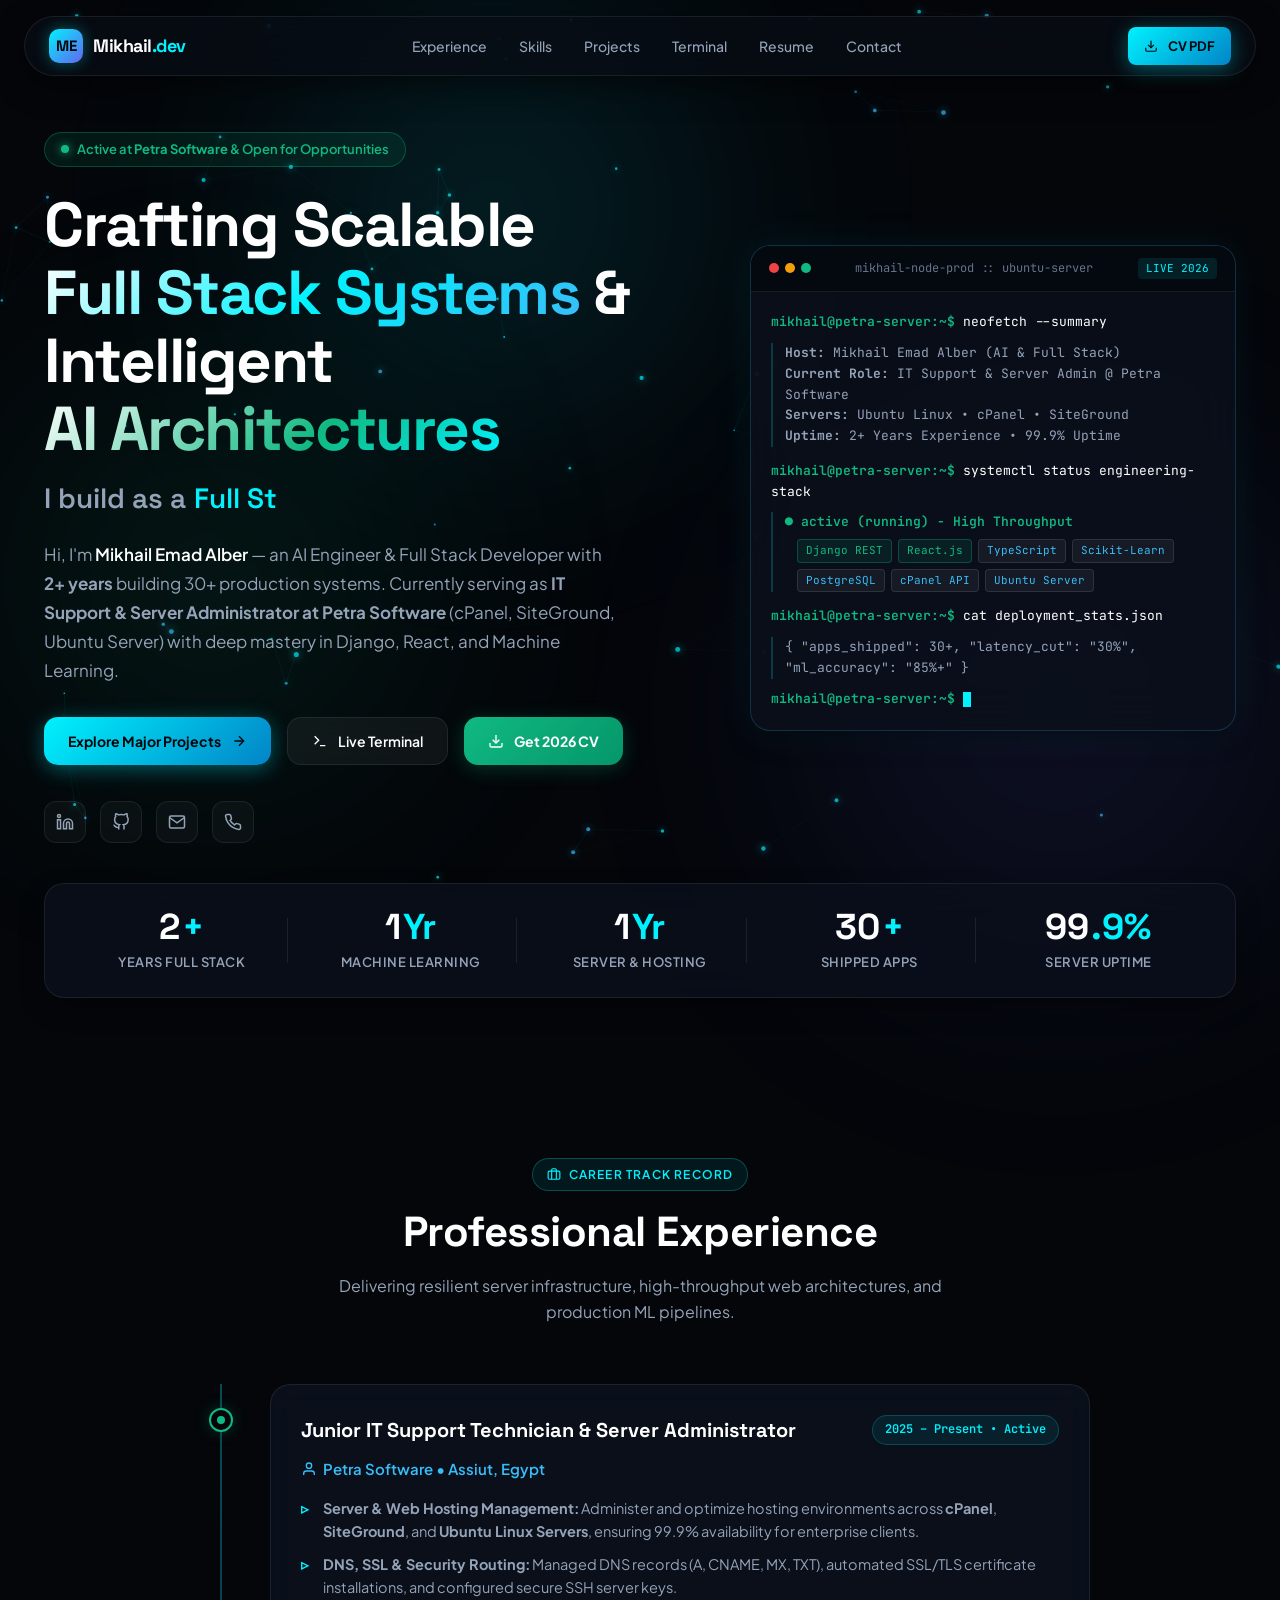
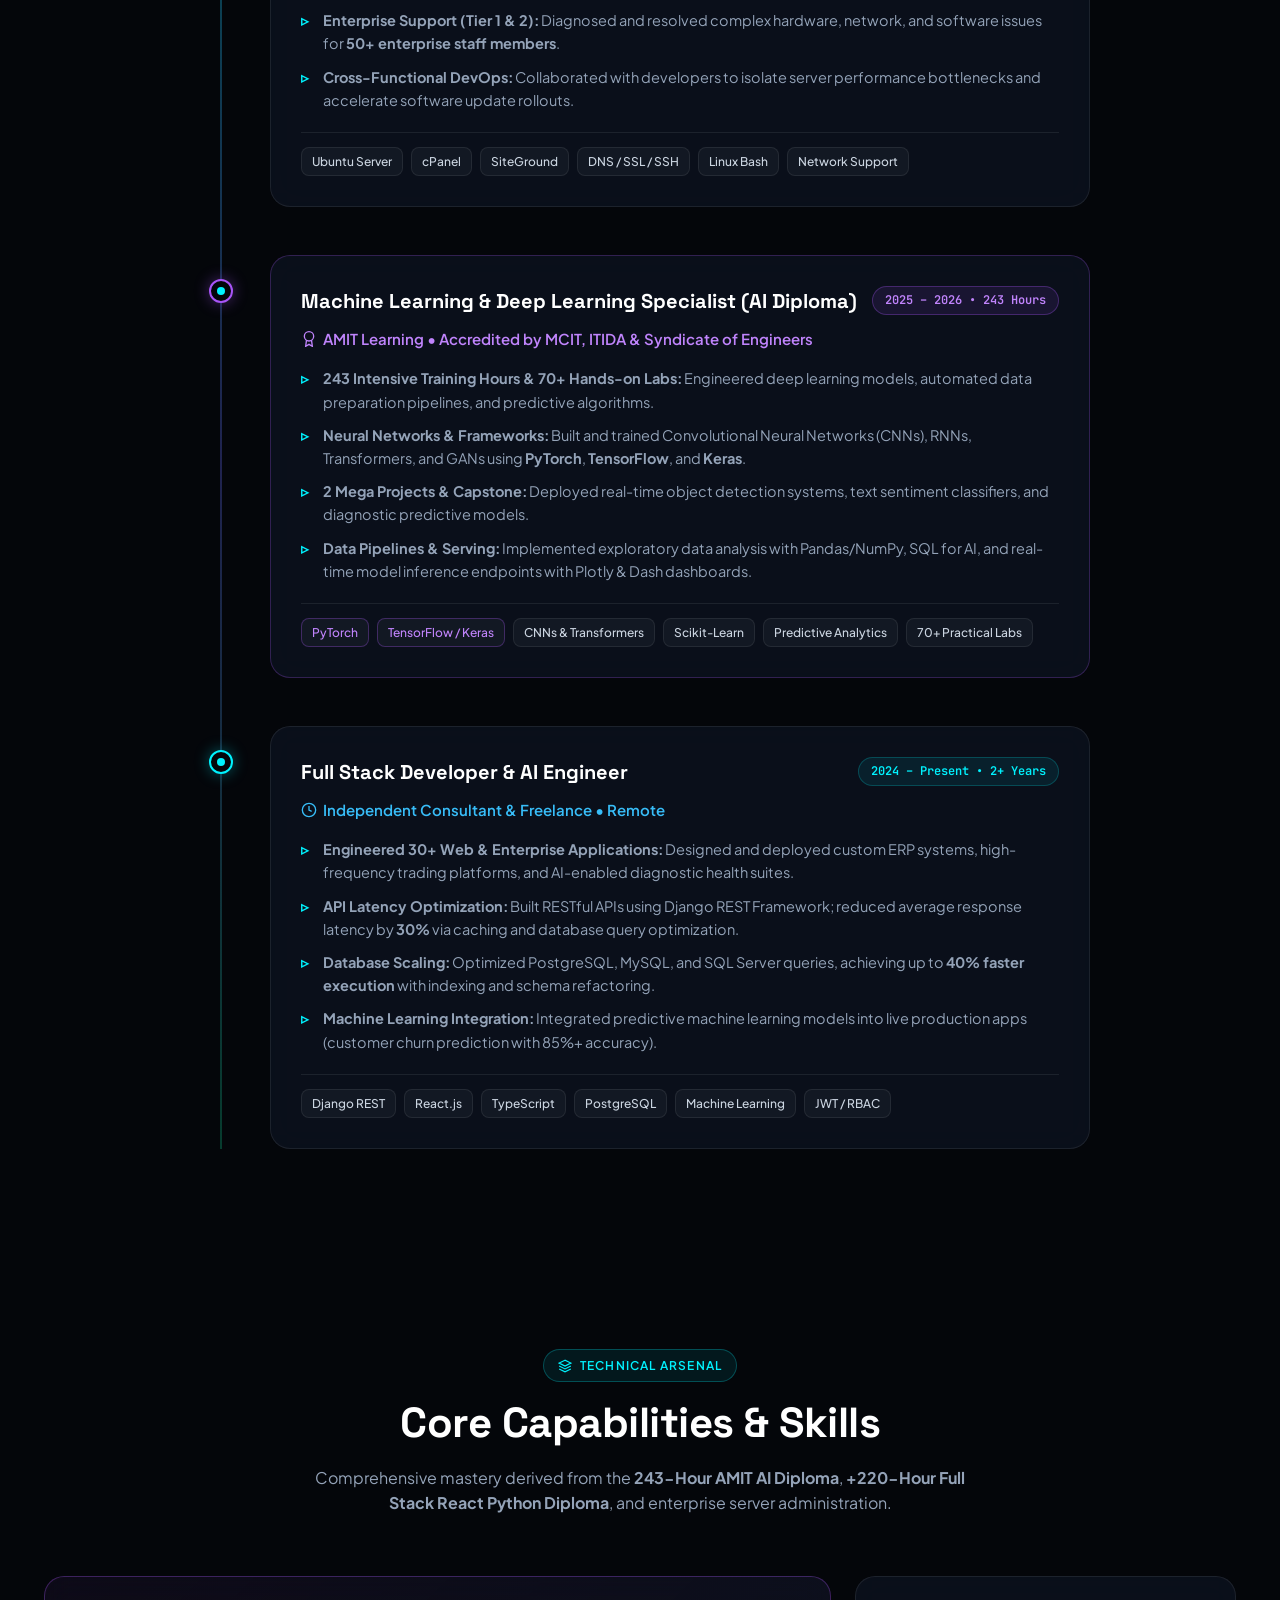
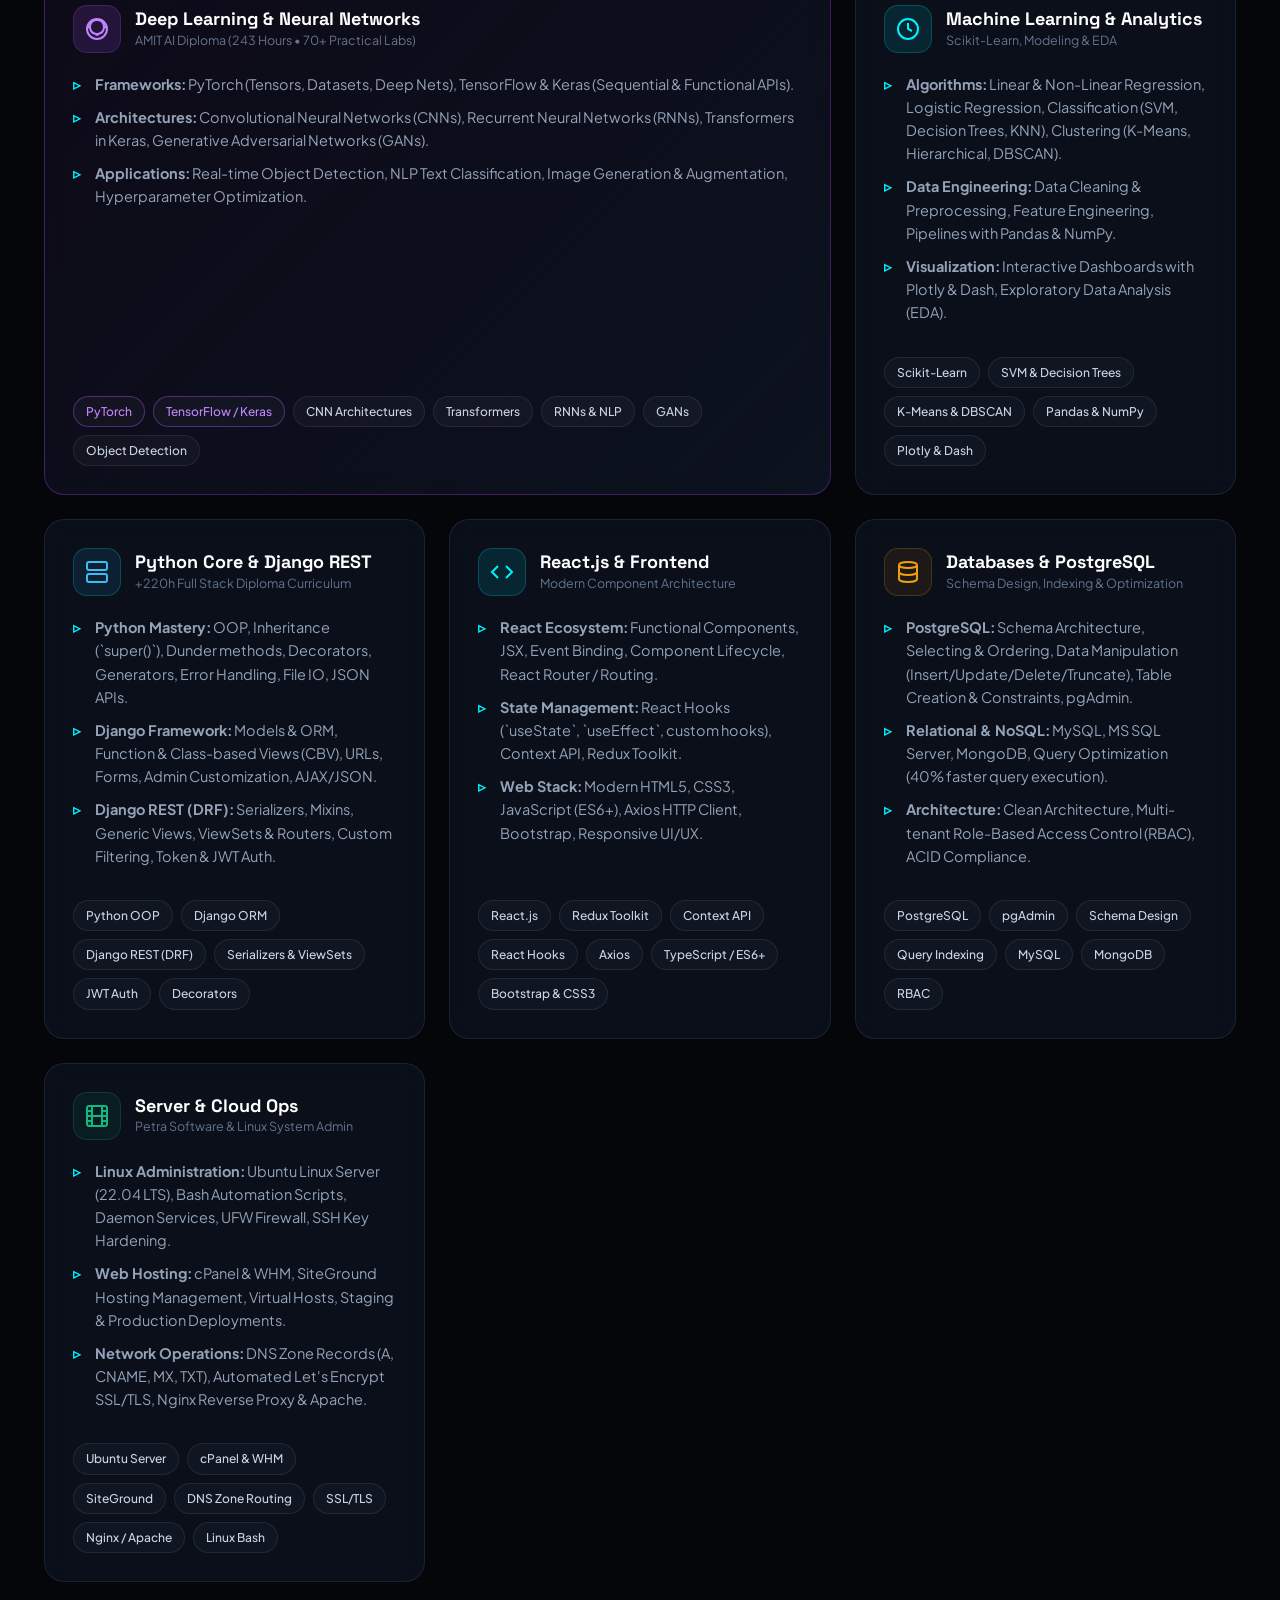
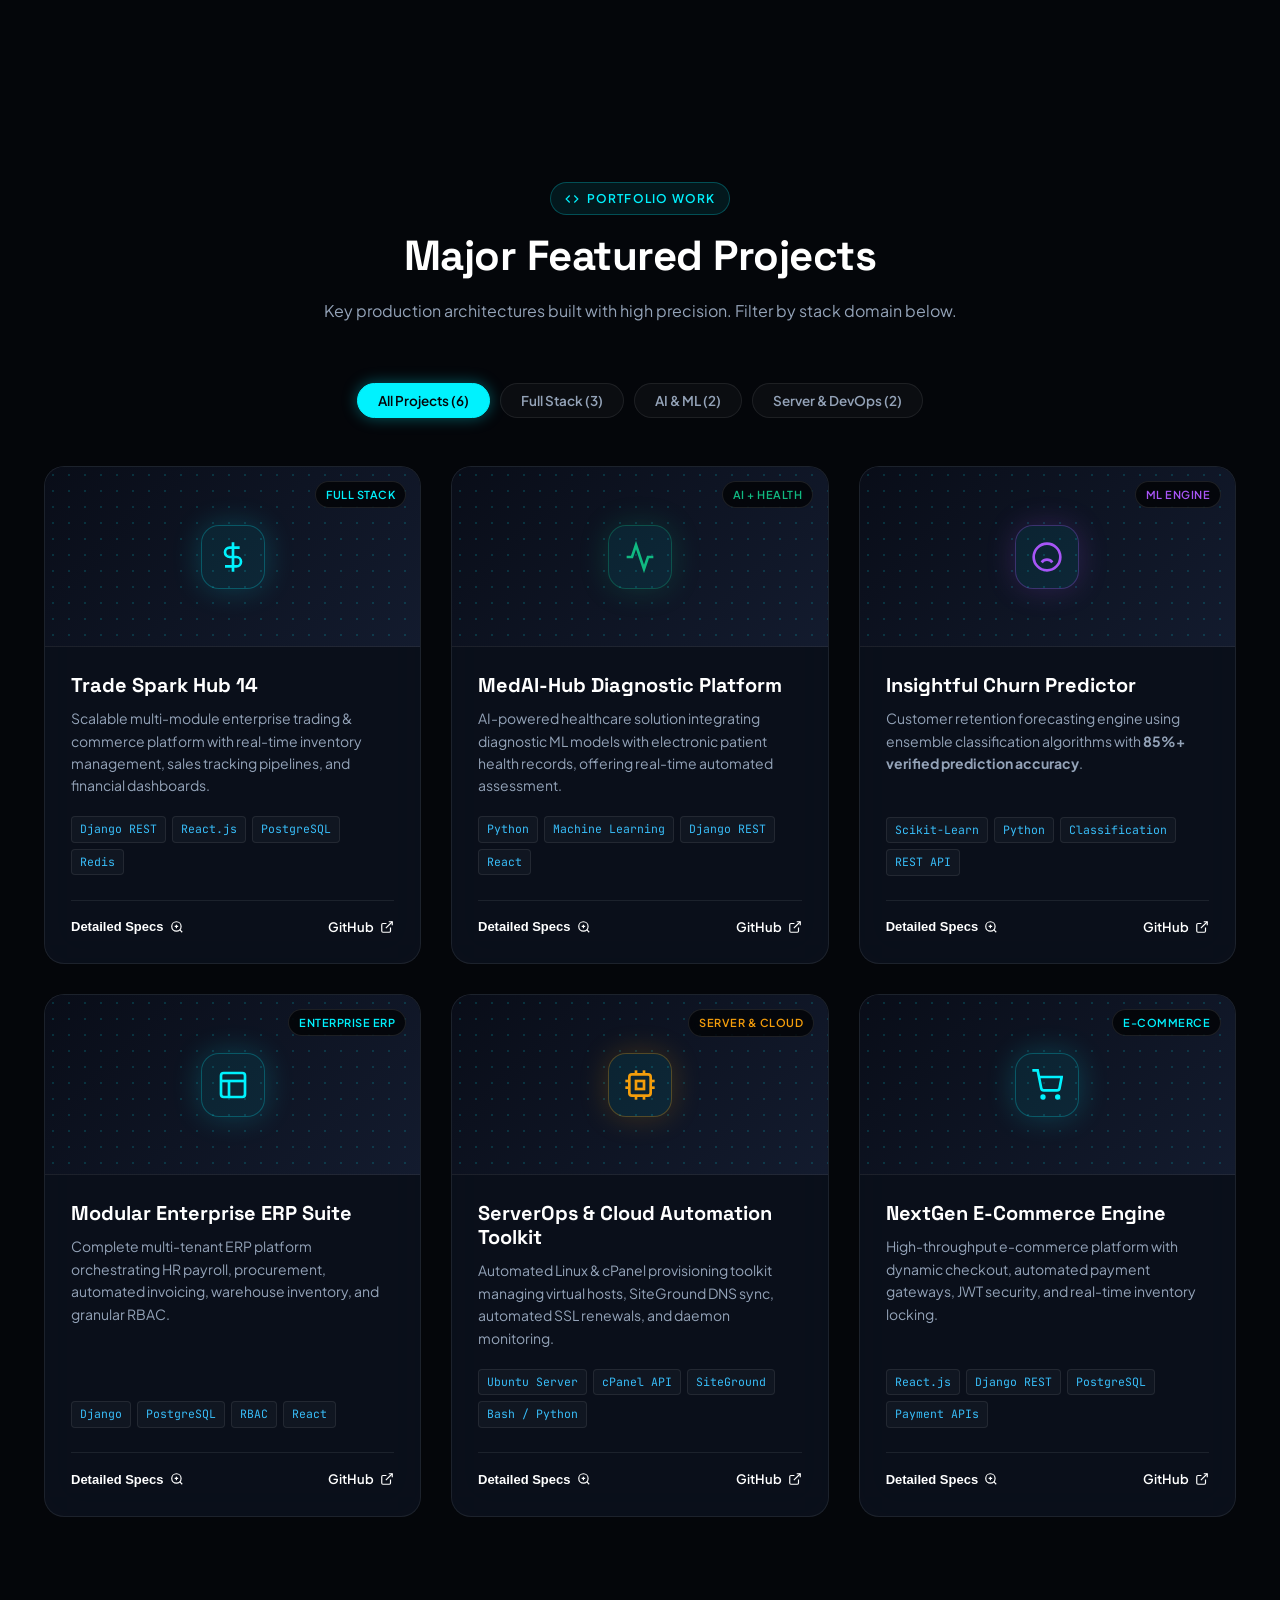
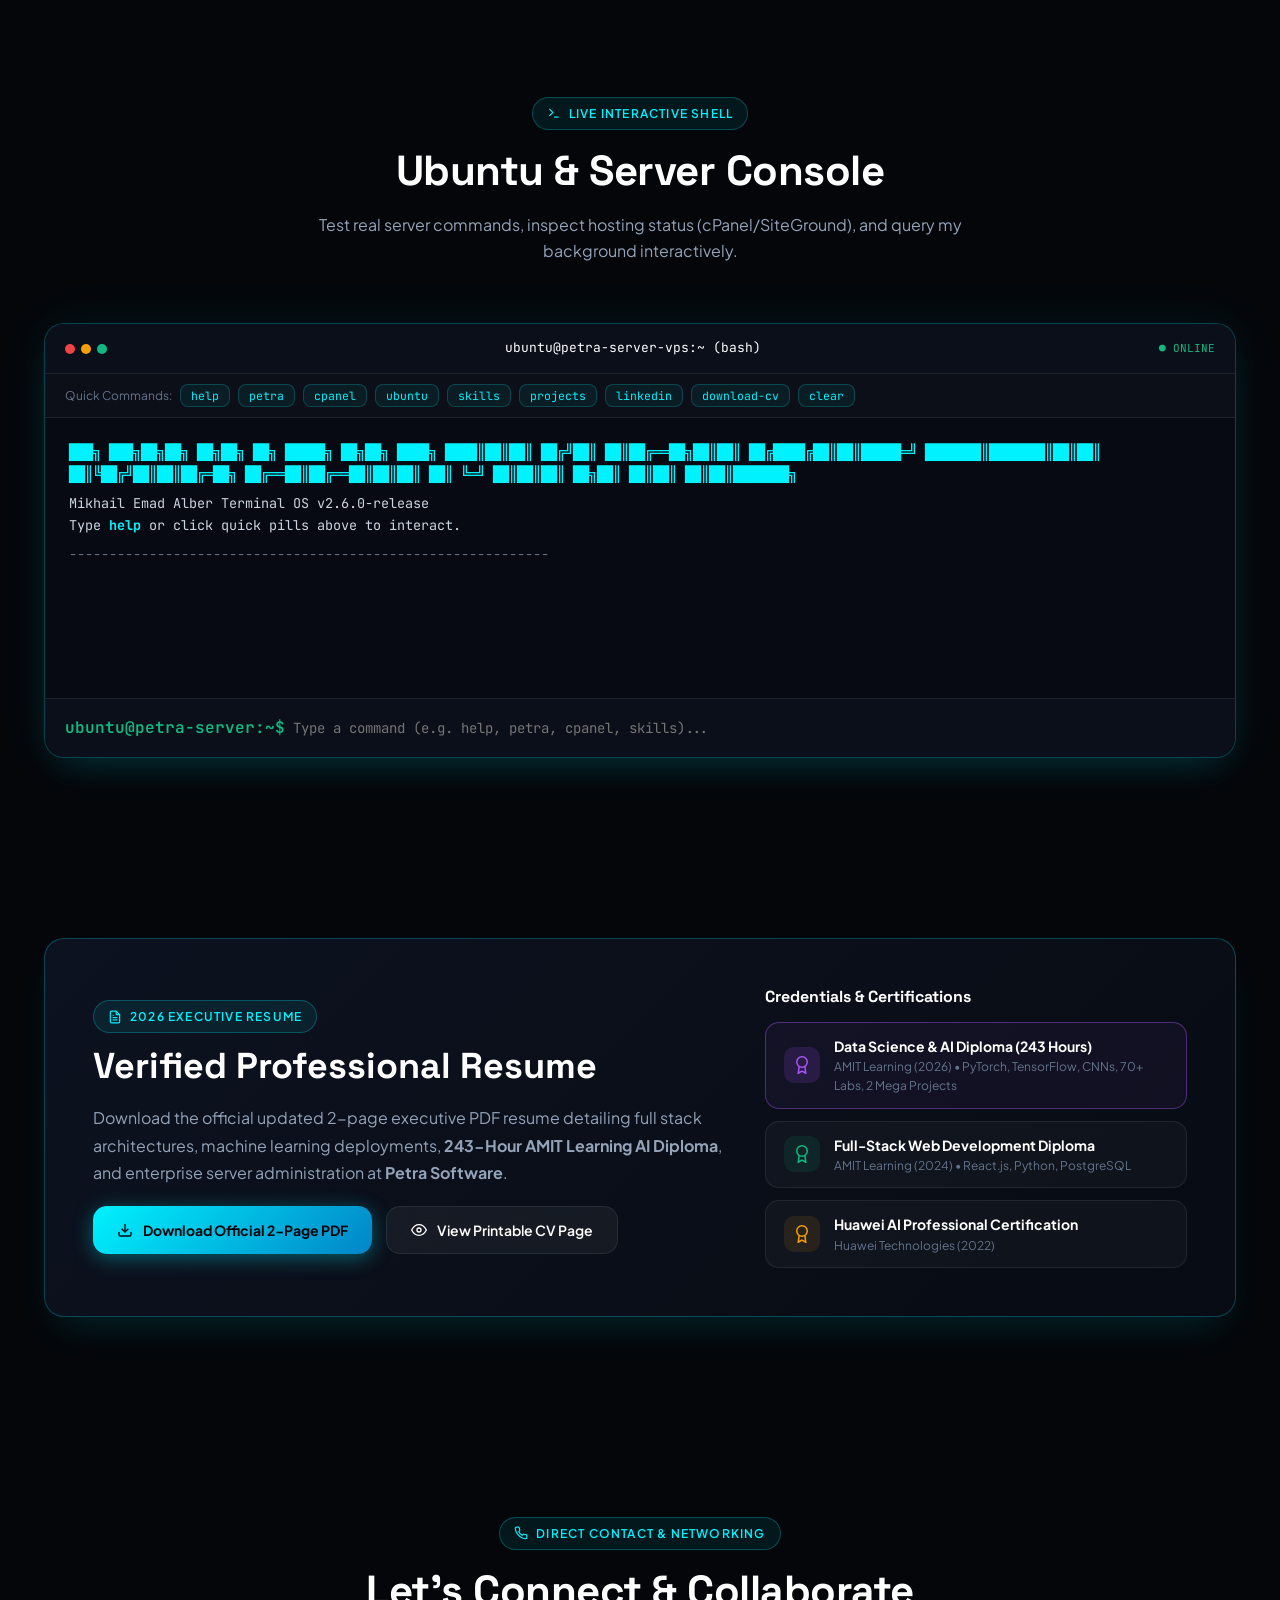
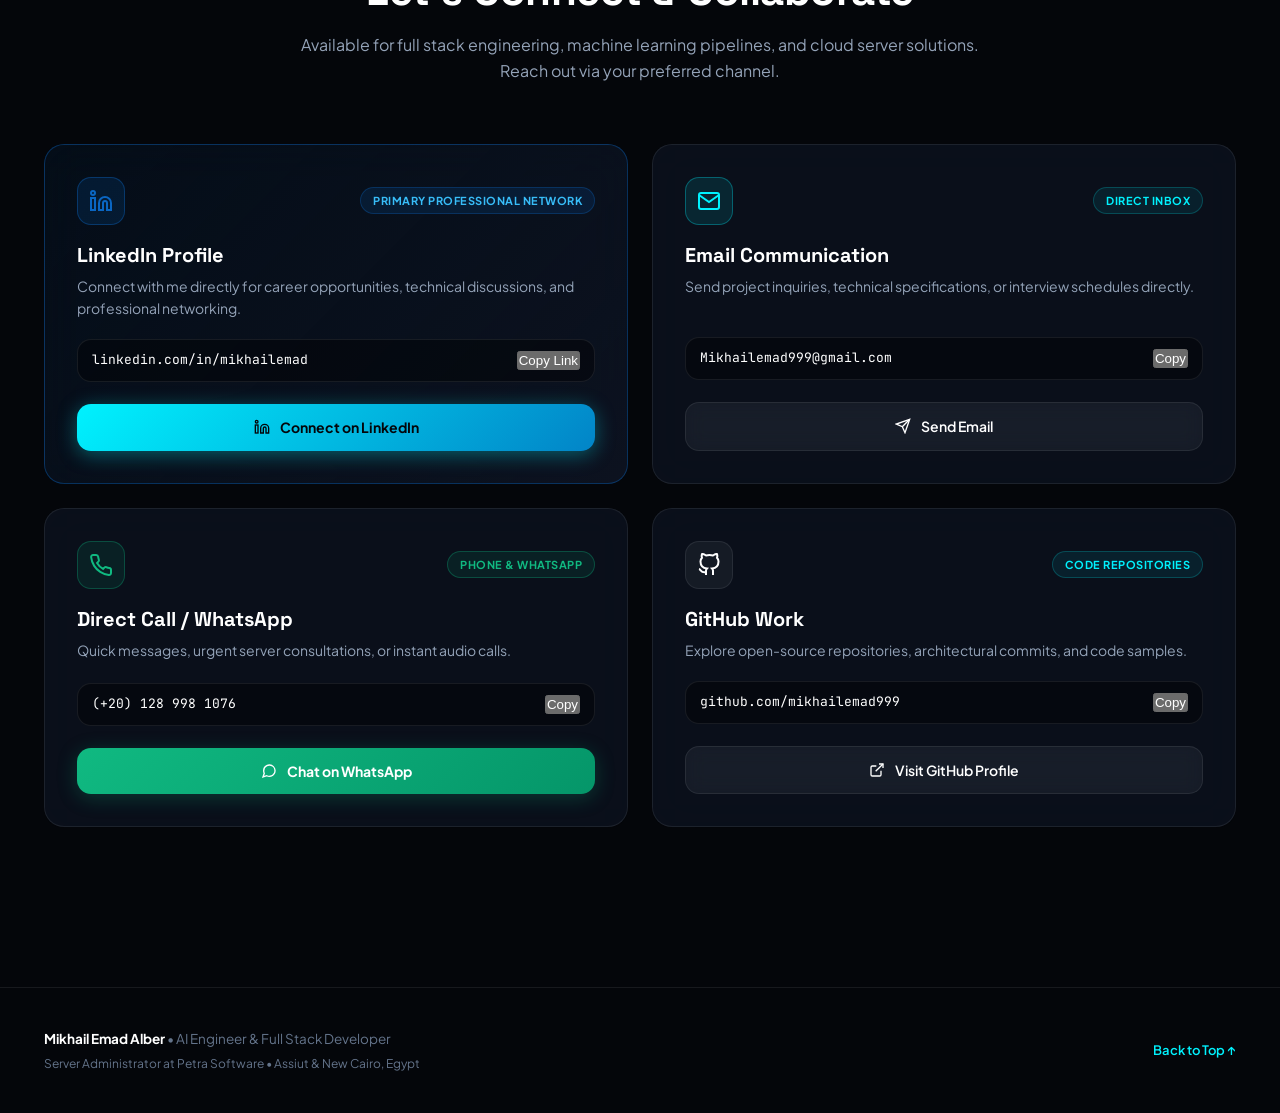
==== index.html @ bf313079 "feat: initial release of Mikhail Emad modern portfolio, AltaCV 2026 PDF resume, and GitHub Pages dep" ====
<!DOCTYPE html>
<html lang="en">
<head>
  <meta charset="UTF-8">
  <meta name="viewport" content="width=device-width, initial-scale=1.0">
  <title>Mikhail Emad Alber | AI Engineer • Full Stack Developer • Server Support</title>
  <meta name="description" content="Portfolio of Mikhail Emad Alber - AI Engineer, Full Stack Developer (2+ yrs), and Server & IT Administrator at Petra Software (Ubuntu, cPanel, SiteGround).">
  
  <!-- Fonts -->
  <link rel="preconnect" href="https://fonts.googleapis.com">
  <link rel="preconnect" href="https://fonts.gstatic.com" crossorigin>
  <link href="https://fonts.googleapis.com/css2?family=Plus+Jakarta+Sans:wght@300;400;500;600;700;800&family=Space+Grotesk:wght@500;600;700;800&family=JetBrains+Mono:wght@400;500;600&display=swap" rel="stylesheet">
  
  <!-- Stylesheet -->
  <link rel="stylesheet" href="style.css">
</head>
<body>

  <!-- Interactive Canvas Particle Field -->
  <canvas id="particle-canvas"></canvas>

  <!-- Ambient Radial Lights -->
  <div class="ambient-glow glow-1"></div>
  <div class="ambient-glow glow-2"></div>
  <div class="ambient-glow glow-3"></div>

  <!-- Navigation Bar -->
  <header class="navbar">
    <div class="nav-container">
      <a href="#hero" class="nav-logo" id="nav-brand">
        <span class="logo-badge">ME</span>
        <span>Mikhail<span style="color: var(--neon-cyan);">.dev</span></span>
      </a>

      <nav>
        <ul class="nav-links">
          <li><a href="#experience" class="nav-link">Experience</a></li>
          <li><a href="#skills" class="nav-link">Skills</a></li>
          <li><a href="#projects" class="nav-link">Projects</a></li>
          <li><a href="#terminal" class="nav-link">Terminal</a></li>
          <li><a href="#cv-section" class="nav-link">Resume</a></li>
          <li><a href="#contact" class="nav-link">Contact</a></li>
        </ul>
      </nav>

      <div class="nav-actions">
        <a href="Mikhail_Emad_Resume_2026.pdf" download="Mikhail_Emad_Resume_2026.pdf" class="btn btn-primary btn-sm" id="nav-download-cv">
          <svg width="14" height="14" viewBox="0 0 24 24" fill="none" stroke="currentColor" stroke-width="2"><path d="M21 15v4a2 2 0 0 1-2 2H5a2 2 0 0 1-2-2v-4"></path><polyline points="7 10 12 15 17 10"></polyline><line x1="12" y1="15" x2="12" y2="3"></line></svg>
          CV PDF
        </a>
        <button class="mobile-toggle" id="mobile-menu-btn" aria-label="Toggle navigation">
          <svg width="20" height="20" viewBox="0 0 24 24" fill="none" stroke="currentColor" stroke-width="2"><line x1="3" y1="12" x2="21" y2="12"></line><line x1="3" y1="6" x2="21" y2="6"></line><line x1="3" y1="18" x2="21" y2="18"></line></svg>
        </button>
      </div>
    </div>
  </header>

  <!-- ==========================================================================
       HERO SECTION
       ========================================================================== -->
  <section class="hero-section" id="hero">
    <div class="container">
      <div class="hero-grid">
        
        <!-- Left Hero Content -->
        <div class="hero-content">
          <div class="status-pill">
            <span class="status-dot"></span>
            <span>Active at <strong>Petra Software</strong> & Open for Opportunities</span>
          </div>

          <h1 class="hero-title">
            Crafting Scalable <span class="gradient-text">Full Stack Systems</span> & Intelligent <span class="gradient-text-emerald">AI Architectures</span>
          </h1>

          <div class="hero-role-wrapper">
            <span>I build as a</span>
            <span class="typed-role" id="typed-text">Full Stack Engineer</span>
          </div>

          <p class="hero-bio">
            Hi, I'm <span class="hero-highlight">Mikhail Emad Alber</span> — an AI Engineer & Full Stack Developer with <strong>2+ years</strong> building 30+ production systems. Currently serving as <strong>IT Support & Server Administrator at Petra Software</strong> (cPanel, SiteGround, Ubuntu Server) with deep mastery in Django, React, and Machine Learning.
          </p>

          <div class="hero-ctas">
            <a href="#projects" class="btn btn-primary" id="hero-cta-projects">
              Explore Major Projects
              <svg width="16" height="16" viewBox="0 0 24 24" fill="none" stroke="currentColor" stroke-width="2"><line x1="5" y1="12" x2="19" y2="12"></line><polyline points="12 5 19 12 12 19"></polyline></svg>
            </a>
            <a href="#terminal" class="btn btn-secondary" id="hero-cta-terminal">
              <svg width="16" height="16" viewBox="0 0 24 24" fill="none" stroke="currentColor" stroke-width="2"><polyline points="4 17 10 11 4 5"></polyline><line x1="12" y1="19" x2="20" y2="19"></line></svg>
              Live Terminal
            </a>
            <a href="Mikhail_Emad_Resume_2026.pdf" download="Mikhail_Emad_Resume_2026.pdf" class="btn btn-emerald" id="hero-cta-cv">
              <svg width="16" height="16" viewBox="0 0 24 24" fill="none" stroke="currentColor" stroke-width="2"><path d="M21 15v4a2 2 0 0 1-2 2H5a2 2 0 0 1-2-2v-4"></path><polyline points="7 10 12 15 17 10"></polyline><line x1="12" y1="15" x2="12" y2="3"></line></svg>
              Get 2026 CV
            </a>
          </div>

          <div class="hero-socials">
            <a href="https://www.linkedin.com/in/mikhailemad" target="_blank" rel="noreferrer" class="social-link" title="LinkedIn Profile">
              <svg width="18" height="18" viewBox="0 0 24 24" fill="none" stroke="currentColor" stroke-width="2"><path d="M16 8a6 6 0 0 1 6 6v7h-4v-7a2 2 0 0 0-2-2 2 2 0 0 0-2 2v7h-4v-7a6 6 0 0 1 6-6z"></path><rect x="2" y="9" width="4" height="12"></rect><circle cx="4" cy="4" r="2"></circle></svg>
            </a>
            <a href="https://github.com/mikhailemad999" target="_blank" rel="noreferrer" class="social-link" title="GitHub Profile">
              <svg width="18" height="18" viewBox="0 0 24 24" fill="none" stroke="currentColor" stroke-width="2"><path d="M9 19c-5 1.5-5-2.5-7-3m14 6v-3.87a3.37 3.37 0 0 0-.94-2.61c3.14-.35 6.44-1.54 6.44-7A5.44 5.44 0 0 0 20 4.77 5.07 5.07 0 0 0 19.91 1S18.73.65 16 2.48a13.38 13.38 0 0 0-7 0C6.27.65 5.09 1 5.09 1A5.07 5.07 0 0 0 5 4.77a5.44 5.44 0 0 0-1.5 3.78c0 5.42 3.3 6.61 6.44 7A3.37 3.37 0 0 0 9 18.13V22"></path></svg>
            </a>
            <a href="mailto:Mikhailemad999@gmail.com" class="social-link" title="Send Email">
              <svg width="18" height="18" viewBox="0 0 24 24" fill="none" stroke="currentColor" stroke-width="2"><path d="M4 4h16c1.1 0 2 .9 2 2v12c0 1.1-.9 2-2 2H4c-1.1 0-2-.9-2-2V6c0-1.1.9-2 2-2z"></path><polyline points="22,6 12,13 2,6"></polyline></svg>
            </a>
            <a href="tel:+201289981076" class="social-link" title="Call Phone">
              <svg width="18" height="18" viewBox="0 0 24 24" fill="none" stroke="currentColor" stroke-width="2"><path d="M22 16.92v3a2 2 0 0 1-2.18 2 19.79 19.79 0 0 1-8.63-3.07 19.5 19.5 0 0 1-6-6 19.79 19.79 0 0 1-3.07-8.67A2 2 0 0 1 4.11 2h3a2 2 0 0 1 2 1.72 12.84 12.84 0 0 0 .7 2.81 2 2 0 0 1-.45 2.11L8.09 9.91a16 16 0 0 0 6 6l1.27-1.27a2 2 0 0 1 2.11-.45 12.84 12.84 0 0 0 2.81.7A2 2 0 0 1 22 16.92z"></path></svg>
            </a>
          </div>
        </div>

        <!-- Right 3D Interactive Console Card -->
        <div class="hero-card-container">
          <div class="hero-terminal-card">
            <div class="terminal-header">
              <div class="terminal-dots">
                <span class="t-dot t-red"></span>
                <span class="t-dot t-yellow"></span>
                <span class="t-dot t-green"></span>
              </div>
              <span class="terminal-title">mikhail-node-prod :: ubuntu-server</span>
              <span class="terminal-badge">LIVE 2026</span>
            </div>

            <div class="terminal-body">
              <div class="term-row">
                <span class="term-prompt">mikhail@petra-server:~$</span> <span class="term-cmd">neofetch --summary</span>
              </div>
              <div class="term-out">
                <div><strong>Host:</strong> Mikhail Emad Alber (AI & Full Stack)</div>
                <div><strong>Current Role:</strong> IT Support & Server Admin @ Petra Software</div>
                <div><strong>Servers:</strong> Ubuntu Linux • cPanel • SiteGround</div>
                <div><strong>Uptime:</strong> 2+ Years Experience • 99.9% Uptime</div>
              </div>

              <div class="term-row" style="margin-top: 14px;">
                <span class="term-prompt">mikhail@petra-server:~$</span> <span class="term-cmd">systemctl status engineering-stack</span>
              </div>
              <div class="term-out">
                <div style="color: var(--matrix-emerald); font-weight: 600;">● active (running) - High Throughput</div>
                <div class="term-pill-list">
                  <span class="term-tag emerald">Django REST</span>
                  <span class="term-tag emerald">React.js</span>
                  <span class="term-tag">TypeScript</span>
                  <span class="term-tag">Scikit-Learn</span>
                  <span class="term-tag">PostgreSQL</span>
                  <span class="term-tag">cPanel API</span>
                  <span class="term-tag">Ubuntu Server</span>
                </div>
              </div>

              <div class="term-row" style="margin-top: 14px;">
                <span class="term-prompt">mikhail@petra-server:~$</span> <span class="term-cmd">cat deployment_stats.json</span>
              </div>
              <div class="term-out">
                <div>{ "apps_shipped": 30+, "latency_cut": "30%", "ml_accuracy": "85%+" }</div>
              </div>
              
              <div style="margin-top: 10px;">
                <span class="term-prompt">mikhail@petra-server:~$</span> <span class="cursor-blink"></span>
              </div>
            </div>
          </div>
        </div>

      </div>
    </div>
  </section>

  <!-- ==========================================================================
       METRICS & STATS STRIP
       ========================================================================== -->
  <section class="stats-strip">
    <div class="container">
      <div class="stats-grid">
        <div class="stat-item">
          <div class="stat-number"><span class="counter" data-target="2">0</span><span class="stat-plus">+</span></div>
          <div class="stat-label">Years Full Stack</div>
        </div>
        <div class="stat-item">
          <div class="stat-number"><span class="counter" data-target="1">0</span><span class="stat-plus"> Yr</span></div>
          <div class="stat-label">Machine Learning</div>
        </div>
        <div class="stat-item">
          <div class="stat-number"><span class="counter" data-target="1">0</span><span class="stat-plus"> Yr</span></div>
          <div class="stat-label">Server & Hosting</div>
        </div>
        <div class="stat-item">
          <div class="stat-number"><span class="counter" data-target="30">0</span><span class="stat-plus">+</span></div>
          <div class="stat-label">Shipped Apps</div>
        </div>
        <div class="stat-item">
          <div class="stat-number"><span class="counter" data-target="99">0</span><span class="stat-plus">.9%</span></div>
          <div class="stat-label">Server Uptime</div>
        </div>
      </div>
    </div>
  </section>

  <!-- ==========================================================================
       WORK EXPERIENCE SECTION (Petra Software & Full Stack)
       ========================================================================== -->
  <section class="section" id="experience">
    <div class="container">
      <div class="section-header">
        <div class="section-tag">
          <svg width="14" height="14" viewBox="0 0 24 24" fill="none" stroke="currentColor" stroke-width="2"><rect x="2" y="7" width="20" height="14" rx="2" ry="2"></rect><path d="M16 21V5a2 2 0 0 0-2-2h-4a2 2 0 0 0-2 2v16"></path></svg>
          Career Track Record
        </div>
        <h2 class="section-title">Professional Experience</h2>
        <p class="section-desc">Delivering resilient server infrastructure, high-throughput web architectures, and production ML pipelines.</p>
      </div>

      <div class="timeline">
        
        <!-- Experience 1: Petra Software -->
        <div class="timeline-item">
          <div class="timeline-dot emerald"></div>
          <div class="timeline-card">
            <div class="exp-badge-row">
              <h3 class="exp-role-title">Junior IT Support Technician & Server Administrator</h3>
              <span class="exp-date-badge">2025 – Present • Active</span>
            </div>
            <div class="exp-company-sub">
              <svg width="16" height="16" viewBox="0 0 24 24" fill="none" stroke="currentColor" stroke-width="2"><path d="M20 21v-2a4 4 0 0 0-4-4H8a4 4 0 0 0-4 4v2"></path><circle cx="12" cy="7" r="4"></circle></svg>
              Petra Software • Assiut, Egypt
            </div>
            
            <ul class="exp-bullet-list">
              <li><strong>Server & Web Hosting Management:</strong> Administer and optimize hosting environments across <strong>cPanel</strong>, <strong>SiteGround</strong>, and <strong>Ubuntu Linux Servers</strong>, ensuring 99.9% availability for enterprise clients.</li>
              <li><strong>DNS, SSL & Security Routing:</strong> Managed DNS records (A, CNAME, MX, TXT), automated SSL/TLS certificate installations, and configured secure SSH server keys.</li>
              <li><strong>Enterprise Support (Tier 1 & 2):</strong> Diagnosed and resolved complex hardware, network, and software issues for <strong>50+ enterprise staff members</strong>.</li>
              <li><strong>Cross-Functional DevOps:</strong> Collaborated with developers to isolate server performance bottlenecks and accelerate software update rollouts.</li>
            </ul>

            <div class="exp-tags-cluster">
              <span class="exp-tag">Ubuntu Server</span>
              <span class="exp-tag">cPanel</span>
              <span class="exp-tag">SiteGround</span>
              <span class="exp-tag">DNS / SSL / SSH</span>
              <span class="exp-tag">Linux Bash</span>
              <span class="exp-tag">Network Support</span>
            </div>
          </div>
        </div>

        <!-- Experience 2: Machine Learning & AI Practicum (AMIT Learning) -->
        <div class="timeline-item">
          <div class="timeline-dot" style="border-color: var(--accent-purple); box-shadow: 0 0 15px rgba(168,85,247,0.4);"></div>
          <div class="timeline-card" style="border-color: rgba(168, 85, 247, 0.25);">
            <div class="exp-badge-row">
              <h3 class="exp-role-title">Machine Learning & Deep Learning Specialist (AI Diploma)</h3>
              <span class="exp-date-badge" style="color: #c084fc; background: rgba(168,85,247,0.1); border-color: rgba(168,85,247,0.3);">2025 – 2026 • 243 Hours</span>
            </div>
            <div class="exp-company-sub" style="color: #c084fc;">
              <svg width="16" height="16" viewBox="0 0 24 24" fill="none" stroke="currentColor" stroke-width="2"><circle cx="12" cy="8" r="7"></circle><polyline points="8.21 13.89 7 23 12 20 17 23 15.79 13.88"></polyline></svg>
              AMIT Learning • Accredited by MCIT, ITIDA & Syndicate of Engineers
            </div>
            
            <ul class="exp-bullet-list">
              <li><strong>243 Intensive Training Hours & 70+ Hands-on Labs:</strong> Engineered deep learning models, automated data preparation pipelines, and predictive algorithms.</li>
              <li><strong>Neural Networks & Frameworks:</strong> Built and trained Convolutional Neural Networks (CNNs), RNNs, Transformers, and GANs using <strong>PyTorch</strong>, <strong>TensorFlow</strong>, and <strong>Keras</strong>.</li>
              <li><strong>2 Mega Projects & Capstone:</strong> Deployed real-time object detection systems, text sentiment classifiers, and diagnostic predictive models.</li>
              <li><strong>Data Pipelines & Serving:</strong> Implemented exploratory data analysis with Pandas/NumPy, SQL for AI, and real-time model inference endpoints with Plotly & Dash dashboards.</li>
            </ul>

            <div class="exp-tags-cluster">
              <span class="exp-tag" style="color: #c084fc; border-color: rgba(168,85,247,0.3);">PyTorch</span>
              <span class="exp-tag" style="color: #c084fc; border-color: rgba(168,85,247,0.3);">TensorFlow / Keras</span>
              <span class="exp-tag">CNNs & Transformers</span>
              <span class="exp-tag">Scikit-Learn</span>
              <span class="exp-tag">Predictive Analytics</span>
              <span class="exp-tag">70+ Practical Labs</span>
            </div>
          </div>
        </div>

        <!-- Experience 3: Full Stack & AI Engineer -->
        <div class="timeline-item">
          <div class="timeline-dot"></div>
          <div class="timeline-card">
            <div class="exp-badge-row">
              <h3 class="exp-role-title">Full Stack Developer & AI Engineer</h3>
              <span class="exp-date-badge">2024 – Present • 2+ Years</span>
            </div>
            <div class="exp-company-sub">
              <svg width="16" height="16" viewBox="0 0 24 24" fill="none" stroke="currentColor" stroke-width="2"><circle cx="12" cy="12" r="10"></circle><polyline points="12 6 12 12 16 14"></polyline></svg>
              Independent Consultant & Freelance • Remote
            </div>
            
            <ul class="exp-bullet-list">
              <li><strong>Engineered 30+ Web & Enterprise Applications:</strong> Designed and deployed custom ERP systems, high-frequency trading platforms, and AI-enabled diagnostic health suites.</li>
              <li><strong>API Latency Optimization:</strong> Built RESTful APIs using Django REST Framework; reduced average response latency by <strong>30%</strong> via caching and database query optimization.</li>
              <li><strong>Database Scaling:</strong> Optimized PostgreSQL, MySQL, and SQL Server queries, achieving up to <strong>40% faster execution</strong> with indexing and schema refactoring.</li>
              <li><strong>Machine Learning Integration:</strong> Integrated predictive machine learning models into live production apps (customer churn prediction with 85%+ accuracy).</li>
            </ul>

            <div class="exp-tags-cluster">
              <span class="exp-tag">Django REST</span>
              <span class="exp-tag">React.js</span>
              <span class="exp-tag">TypeScript</span>
              <span class="exp-tag">PostgreSQL</span>
              <span class="exp-tag">Machine Learning</span>
              <span class="exp-tag">JWT / RBAC</span>
            </div>
          </div>
        </div>

      </div>
    </div>
  </section>

  <!-- ==========================================================================
       TECHNICAL ARSENAL & SKILLS MATRIX (Derived from AI & Python Diplomas)
       ========================================================================== -->
  <section class="section" id="skills">
    <div class="container">
      <div class="section-header">
        <div class="section-tag">
          <svg width="14" height="14" viewBox="0 0 24 24" fill="none" stroke="currentColor" stroke-width="2"><polygon points="12 2 2 7 12 12 22 7 12 2"></polygon><polyline points="2 17 12 22 22 17"></polyline><polyline points="2 12 12 17 22 12"></polyline></svg>
          Technical Arsenal
        </div>
        <h2 class="section-title">Core Capabilities & Skills</h2>
        <p class="section-desc">Comprehensive mastery derived from the <strong>243-Hour AMIT AI Diploma</strong>, <strong>+220-Hour Full Stack React Python Diploma</strong>, and enterprise server administration.</p>
      </div>

      <div class="skills-grid-bento">
        
        <!-- Card 1: Deep Learning & Neural Networks (AMIT AI Diploma) -->
        <div class="skill-bento-card featured" style="border-color: rgba(168, 85, 247, 0.3); background: linear-gradient(135deg, rgba(168, 85, 247, 0.06), rgba(13, 19, 33, 0.95));">
          <div>
            <div class="skill-card-top">
              <div class="skill-icon-box purple" style="background: rgba(168,85,247,0.15); color: #c084fc;">
                <svg width="24" height="24" viewBox="0 0 24 24" fill="none" stroke="currentColor" stroke-width="2"><path d="M12 2a10 10 0 1 0 10 10A10 10 0 0 0 12 2zm1 14.93V17a1 1 0 0 1-2 0v-.07A7.003 7.003 0 0 1 5.07 11H5a1 1 0 0 1 0-2h.07A7.003 7.003 0 0 1 11 3.07V3a1 1 0 0 1 2 0v.07A7.003 7.003 0 0 1 18.93 9H19a1 1 0 0 1 0 2h-.07A7.003 7.003 0 0 1 13 16.93z"></path></svg>
              </div>
              <div>
                <h3 class="skill-card-title">Deep Learning & Neural Networks</h3>
                <div class="skill-card-subtitle">AMIT AI Diploma (243 Hours • 70+ Practical Labs)</div>
              </div>
            </div>

            <ul class="exp-bullet-list" style="margin-bottom: 16px;">
              <li><strong>Frameworks:</strong> PyTorch (Tensors, Datasets, Deep Nets), TensorFlow & Keras (Sequential & Functional APIs).</li>
              <li><strong>Architectures:</strong> Convolutional Neural Networks (CNNs), Recurrent Neural Networks (RNNs), Transformers in Keras, Generative Adversarial Networks (GANs).</li>
              <li><strong>Applications:</strong> Real-time Object Detection, NLP Text Classification, Image Generation & Augmentation, Hyperparameter Optimization.</li>
            </ul>
          </div>

          <div class="skill-badges-flow">
            <span class="skill-pill" style="color: #c084fc; border-color: rgba(168,85,247,0.4);">PyTorch</span>
            <span class="skill-pill" style="color: #c084fc; border-color: rgba(168,85,247,0.4);">TensorFlow / Keras</span>
            <span class="skill-pill">CNN Architectures</span>
            <span class="skill-pill">Transformers</span>
            <span class="skill-pill">RNNs & NLP</span>
            <span class="skill-pill">GANs</span>
            <span class="skill-pill">Object Detection</span>
          </div>
        </div>

        <!-- Card 2: Machine Learning & Data Science (AMIT AI Diploma) -->
        <div class="skill-bento-card">
          <div>
            <div class="skill-card-top">
              <div class="skill-icon-box" style="background: rgba(0, 242, 254, 0.1); color: var(--neon-cyan);">
                <svg width="24" height="24" viewBox="0 0 24 24" fill="none" stroke="currentColor" stroke-width="2"><circle cx="12" cy="12" r="10"></circle><polyline points="12 6 12 12 16 14"></polyline></svg>
              </div>
              <div>
                <h3 class="skill-card-title">Machine Learning & Analytics</h3>
                <div class="skill-card-subtitle">Scikit-Learn, Modeling & EDA</div>
              </div>
            </div>

            <ul class="exp-bullet-list" style="margin-bottom: 16px;">
              <li><strong>Algorithms:</strong> Linear & Non-Linear Regression, Logistic Regression, Classification (SVM, Decision Trees, KNN), Clustering (K-Means, Hierarchical, DBSCAN).</li>
              <li><strong>Data Engineering:</strong> Data Cleaning & Preprocessing, Feature Engineering, Pipelines with Pandas & NumPy.</li>
              <li><strong>Visualization:</strong> Interactive Dashboards with Plotly & Dash, Exploratory Data Analysis (EDA).</li>
            </ul>
          </div>

          <div class="skill-badges-flow">
            <span class="skill-pill">Scikit-Learn</span>
            <span class="skill-pill">SVM & Decision Trees</span>
            <span class="skill-pill">K-Means & DBSCAN</span>
            <span class="skill-pill">Pandas & NumPy</span>
            <span class="skill-pill">Plotly & Dash</span>
          </div>
        </div>

        <!-- Card 3: Python Core & Django REST Backend (AMIT Python Diploma) -->
        <div class="skill-bento-card">
          <div>
            <div class="skill-card-top">
              <div class="skill-icon-box" style="background: rgba(56, 189, 248, 0.1); color: var(--electric-blue);">
                <svg width="24" height="24" viewBox="0 0 24 24" fill="none" stroke="currentColor" stroke-width="2"><rect x="2" y="2" width="20" height="8" rx="2" ry="2"></rect><rect x="2" y="14" width="20" height="8" rx="2" ry="2"></rect><line x1="6" y1="6" x2="6.01" y2="6"></line><line x1="6" y1="18" x2="6.01" y2="18"></line></svg>
              </div>
              <div>
                <h3 class="skill-card-title">Python Core & Django REST</h3>
                <div class="skill-card-subtitle">+220h Full Stack Diploma Curriculum</div>
              </div>
            </div>

            <ul class="exp-bullet-list" style="margin-bottom: 16px;">
              <li><strong>Python Mastery:</strong> OOP, Inheritance (`super()`), Dunder methods, Decorators, Generators, Error Handling, File IO, JSON APIs.</li>
              <li><strong>Django Framework:</strong> Models & ORM, Function & Class-based Views (CBV), URLs, Forms, Admin Customization, AJAX/JSON.</li>
              <li><strong>Django REST (DRF):</strong> Serializers, Mixins, Generic Views, ViewSets & Routers, Custom Filtering, Token & JWT Auth.</li>
            </ul>
          </div>

          <div class="skill-badges-flow">
            <span class="skill-pill">Python OOP</span>
            <span class="skill-pill">Django ORM</span>
            <span class="skill-pill">Django REST (DRF)</span>
            <span class="skill-pill">Serializers & ViewSets</span>
            <span class="skill-pill">JWT Auth</span>
            <span class="skill-pill">Decorators</span>
          </div>
        </div>

        <!-- Card 4: React.js & Frontend Engineering (AMIT Python Diploma) -->
        <div class="skill-bento-card">
          <div>
            <div class="skill-card-top">
              <div class="skill-icon-box" style="background: rgba(0, 242, 254, 0.1); color: var(--neon-cyan);">
                <svg width="24" height="24" viewBox="0 0 24 24" fill="none" stroke="currentColor" stroke-width="2"><polyline points="16 18 22 12 16 6"></polyline><polyline points="8 6 2 12 8 18"></polyline></svg>
              </div>
              <div>
                <h3 class="skill-card-title">React.js & Frontend</h3>
                <div class="skill-card-subtitle">Modern Component Architecture</div>
              </div>
            </div>

            <ul class="exp-bullet-list" style="margin-bottom: 16px;">
              <li><strong>React Ecosystem:</strong> Functional Components, JSX, Event Binding, Component Lifecycle, React Router / Routing.</li>
              <li><strong>State Management:</strong> React Hooks (`useState`, `useEffect`, custom hooks), Context API, Redux Toolkit.</li>
              <li><strong>Web Stack:</strong> Modern HTML5, CSS3, JavaScript (ES6+), Axios HTTP Client, Bootstrap, Responsive UI/UX.</li>
            </ul>
          </div>

          <div class="skill-badges-flow">
            <span class="skill-pill">React.js</span>
            <span class="skill-pill">Redux Toolkit</span>
            <span class="skill-pill">Context API</span>
            <span class="skill-pill">React Hooks</span>
            <span class="skill-pill">Axios</span>
            <span class="skill-pill">TypeScript / ES6+</span>
            <span class="skill-pill">Bootstrap & CSS3</span>
          </div>
        </div>

        <!-- Card 5: Databases & PostgreSQL (AMIT Diplomas) -->
        <div class="skill-bento-card">
          <div>
            <div class="skill-card-top">
              <div class="skill-icon-box amber">
                <svg width="24" height="24" viewBox="0 0 24 24" fill="none" stroke="currentColor" stroke-width="2"><ellipse cx="12" cy="5" rx="9" ry="3"></ellipse><path d="M21 12c0 1.66-4 3-9 3s-9-1.34-9-3"></path><path d="M3 5v14c0 1.66 4 3 9 3s9-1.34 9-3V5"></path></svg>
              </div>
              <div>
                <h3 class="skill-card-title">Databases & PostgreSQL</h3>
                <div class="skill-card-subtitle">Schema Design, Indexing & Optimization</div>
              </div>
            </div>

            <ul class="exp-bullet-list" style="margin-bottom: 16px;">
              <li><strong>PostgreSQL:</strong> Schema Architecture, Selecting & Ordering, Data Manipulation (Insert/Update/Delete/Truncate), Table Creation & Constraints, pgAdmin.</li>
              <li><strong>Relational & NoSQL:</strong> MySQL, MS SQL Server, MongoDB, Query Optimization (40% faster query execution).</li>
              <li><strong>Architecture:</strong> Clean Architecture, Multi-tenant Role-Based Access Control (RBAC), ACID Compliance.</li>
            </ul>
          </div>

          <div class="skill-badges-flow">
            <span class="skill-pill">PostgreSQL</span>
            <span class="skill-pill">pgAdmin</span>
            <span class="skill-pill">Schema Design</span>
            <span class="skill-pill">Query Indexing</span>
            <span class="skill-pill">MySQL</span>
            <span class="skill-pill">MongoDB</span>
            <span class="skill-pill">RBAC</span>
          </div>
        </div>

        <!-- Card 6: Server & Hosting Administration (Petra Software) -->
        <div class="skill-bento-card">
          <div>
            <div class="skill-card-top">
              <div class="skill-icon-box emerald">
                <svg width="24" height="24" viewBox="0 0 24 24" fill="none" stroke="currentColor" stroke-width="2"><rect x="2" y="2" width="20" height="20" rx="2.18" ry="2.18"></rect><line x1="7" y1="2" x2="7" y2="22"></line><line x1="17" y1="2" x2="17" y2="22"></line><line x1="2" y1="12" x2="22" y2="12"></line><line x1="2" y1="7" x2="7" y2="7"></line><line x1="2" y1="17" x2="7" y2="17"></line><line x1="17" y1="17" x2="22" y2="17"></line><line x1="17" y1="7" x2="22" y2="7"></line></svg>
              </div>
              <div>
                <h3 class="skill-card-title">Server & Cloud Ops</h3>
                <div class="skill-card-subtitle">Petra Software & Linux System Admin</div>
              </div>
            </div>

            <ul class="exp-bullet-list" style="margin-bottom: 16px;">
              <li><strong>Linux Administration:</strong> Ubuntu Linux Server (22.04 LTS), Bash Automation Scripts, Daemon Services, UFW Firewall, SSH Key Hardening.</li>
              <li><strong>Web Hosting:</strong> cPanel & WHM, SiteGround Hosting Management, Virtual Hosts, Staging & Production Deployments.</li>
              <li><strong>Network Operations:</strong> DNS Zone Records (A, CNAME, MX, TXT), Automated Let's Encrypt SSL/TLS, Nginx Reverse Proxy & Apache.</li>
            </ul>
          </div>

          <div class="skill-badges-flow">
            <span class="skill-pill">Ubuntu Server</span>
            <span class="skill-pill">cPanel & WHM</span>
            <span class="skill-pill">SiteGround</span>
            <span class="skill-pill">DNS Zone Routing</span>
            <span class="skill-pill">SSL/TLS</span>
            <span class="skill-pill">Nginx / Apache</span>
            <span class="skill-pill">Linux Bash</span>
          </div>
        </div>

      </div>
    </div>
  </section>

  <!-- ==========================================================================
       MAJOR FEATURED PROJECTS SHOWCASE
       ========================================================================== -->
  <section class="section" id="projects">
    <div class="container">
      <div class="section-header">
        <div class="section-tag">
          <svg width="14" height="14" viewBox="0 0 24 24" fill="none" stroke="currentColor" stroke-width="2"><polyline points="16 18 22 12 16 6"></polyline><polyline points="8 6 2 12 8 18"></polyline></svg>
          Portfolio Work
        </div>
        <h2 class="section-title">Major Featured Projects</h2>
        <p class="section-desc">Key production architectures built with high precision. Filter by stack domain below.</p>
      </div>

      <!-- Filter Bar -->
      <div class="projects-filter-bar">
        <button class="filter-btn active" data-filter="all">All Projects (6)</button>
        <button class="filter-btn" data-filter="fullstack">Full Stack (3)</button>
        <button class="filter-btn" data-filter="ai">AI & ML (2)</button>
        <button class="filter-btn" data-filter="server">Server & DevOps (2)</button>
      </div>

      <!-- Projects Grid -->
      <div class="projects-grid" id="projects-container">
        
        <!-- Project 1: Trade Spark Hub 14 -->
        <div class="project-card" data-category="fullstack">
          <div class="project-header-visual">
            <div class="project-visual-pattern"></div>
            <div class="project-icon-large">
              <svg width="32" height="32" viewBox="0 0 24 24" fill="none" stroke="currentColor" stroke-width="2"><line x1="12" y1="1" x2="12" y2="23"></line><path d="M17 5H9.5a3.5 3.5 0 0 0 0 7h5a3.5 3.5 0 0 1 0 7H6"></path></svg>
            </div>
            <span class="project-category-badge">Full Stack</span>
          </div>
          <div class="project-content">
            <h3 class="project-title">Trade Spark Hub 14</h3>
            <p class="project-desc">Scalable multi-module enterprise trading & commerce platform with real-time inventory management, sales tracking pipelines, and financial dashboards.</p>
            <div class="project-tech-tags">
              <span class="tech-tag">Django REST</span>
              <span class="tech-tag">React.js</span>
              <span class="tech-tag">PostgreSQL</span>
              <span class="tech-tag">Redis</span>
            </div>
            <div class="project-footer-actions">
              <button class="project-link-btn view-details-btn" data-proj="trade-spark">
                Detailed Specs
                <svg width="14" height="14" viewBox="0 0 24 24" fill="none" stroke="currentColor" stroke-width="2"><circle cx="11" cy="11" r="8"></circle><line x1="21" y1="21" x2="16.65" y2="16.65"></line><line x1="11" y1="8" x2="11" y2="14"></line><line x1="8" y1="11" x2="14" y2="11"></line></svg>
              </button>
              <a href="https://github.com/mikhailemad999" target="_blank" rel="noreferrer" class="project-link-btn">
                GitHub
                <svg width="14" height="14" viewBox="0 0 24 24" fill="none" stroke="currentColor" stroke-width="2"><path d="M18 13v6a2 2 0 0 1-2 2H5a2 2 0 0 1-2-2V8a2 2 0 0 1 2-2h6"></path><polyline points="15 3 21 3 21 9"></polyline><line x1="10" y1="14" x2="21" y2="3"></line></svg>
              </a>
            </div>
          </div>
        </div>

        <!-- Project 2: MedAI-Hub -->
        <div class="project-card" data-category="ai fullstack">
          <div class="project-header-visual">
            <div class="project-visual-pattern"></div>
            <div class="project-icon-large" style="color: var(--matrix-emerald); border-color: rgba(16,185,129,0.3); box-shadow: 0 0 30px rgba(16,185,129,0.2);">
              <svg width="32" height="32" viewBox="0 0 24 24" fill="none" stroke="currentColor" stroke-width="2"><path d="M22 12h-4l-3 9L9 3l-3 9H2"></path></svg>
            </div>
            <span class="project-category-badge" style="color: var(--matrix-emerald);">AI + Health</span>
          </div>
          <div class="project-content">
            <h3 class="project-title">MedAI-Hub Diagnostic Platform</h3>
            <p class="project-desc">AI-powered healthcare solution integrating diagnostic ML models with electronic patient health records, offering real-time automated assessment.</p>
            <div class="project-tech-tags">
              <span class="tech-tag">Python</span>
              <span class="tech-tag">Machine Learning</span>
              <span class="tech-tag">Django REST</span>
              <span class="tech-tag">React</span>
            </div>
            <div class="project-footer-actions">
              <button class="project-link-btn view-details-btn" data-proj="medai">
                Detailed Specs
                <svg width="14" height="14" viewBox="0 0 24 24" fill="none" stroke="currentColor" stroke-width="2"><circle cx="11" cy="11" r="8"></circle><line x1="21" y1="21" x2="16.65" y2="16.65"></line><line x1="11" y1="8" x2="11" y2="14"></line><line x1="8" y1="11" x2="14" y2="11"></line></svg>
              </button>
              <a href="https://github.com/mikhailemad999" target="_blank" rel="noreferrer" class="project-link-btn">
                GitHub
                <svg width="14" height="14" viewBox="0 0 24 24" fill="none" stroke="currentColor" stroke-width="2"><path d="M18 13v6a2 2 0 0 1-2 2H5a2 2 0 0 1-2-2V8a2 2 0 0 1 2-2h6"></path><polyline points="15 3 21 3 21 9"></polyline><line x1="10" y1="14" x2="21" y2="3"></line></svg>
              </a>
            </div>
          </div>
        </div>

        <!-- Project 3: Insightful Churn Predictor -->
        <div class="project-card" data-category="ai">
          <div class="project-header-visual">
            <div class="project-visual-pattern"></div>
            <div class="project-icon-large" style="color: var(--accent-purple); border-color: rgba(168,85,247,0.3); box-shadow: 0 0 30px rgba(168,85,247,0.2);">
              <svg width="32" height="32" viewBox="0 0 24 24" fill="none" stroke="currentColor" stroke-width="2"><circle cx="12" cy="12" r="10"></circle><path d="M16 16s-1.5-2-4-2-4 2-4 2"></path><line x1="9" y1="9" x2="9.01" y2="9"></line><line x1="15" y1="9" x2="15.01" y2="9"></line></svg>
            </div>
            <span class="project-category-badge" style="color: var(--accent-purple);">ML Engine</span>
          </div>
          <div class="project-content">
            <h3 class="project-title">Insightful Churn Predictor</h3>
            <p class="project-desc">Customer retention forecasting engine using ensemble classification algorithms with <strong>85%+ verified prediction accuracy</strong>.</p>
            <div class="project-tech-tags">
              <span class="tech-tag">Scikit-Learn</span>
              <span class="tech-tag">Python</span>
              <span class="tech-tag">Classification</span>
              <span class="tech-tag">REST API</span>
            </div>
            <div class="project-footer-actions">
              <button class="project-link-btn view-details-btn" data-proj="churn">
                Detailed Specs
                <svg width="14" height="14" viewBox="0 0 24 24" fill="none" stroke="currentColor" stroke-width="2"><circle cx="11" cy="11" r="8"></circle><line x1="21" y1="21" x2="16.65" y2="16.65"></line><line x1="11" y1="8" x2="11" y2="14"></line><line x1="8" y1="11" x2="14" y2="11"></line></svg>
              </button>
              <a href="https://github.com/mikhailemad999" target="_blank" rel="noreferrer" class="project-link-btn">
                GitHub
                <svg width="14" height="14" viewBox="0 0 24 24" fill="none" stroke="currentColor" stroke-width="2"><path d="M18 13v6a2 2 0 0 1-2 2H5a2 2 0 0 1-2-2V8a2 2 0 0 1 2-2h6"></path><polyline points="15 3 21 3 21 9"></polyline><line x1="10" y1="14" x2="21" y2="3"></line></svg>
              </a>
            </div>
          </div>
        </div>

        <!-- Project 4: Enterprise ERP System -->
        <div class="project-card" data-category="fullstack">
          <div class="project-header-visual">
            <div class="project-visual-pattern"></div>
            <div class="project-icon-large">
              <svg width="32" height="32" viewBox="0 0 24 24" fill="none" stroke="currentColor" stroke-width="2"><rect x="3" y="3" width="18" height="18" rx="2" ry="2"></rect><line x1="3" y1="9" x2="21" y2="9"></line><line x1="9" y1="21" x2="9" y2="9"></line></svg>
            </div>
            <span class="project-category-badge">Enterprise ERP</span>
          </div>
          <div class="project-content">
            <h3 class="project-title">Modular Enterprise ERP Suite</h3>
            <p class="project-desc">Complete multi-tenant ERP platform orchestrating HR payroll, procurement, automated invoicing, warehouse inventory, and granular RBAC.</p>
            <div class="project-tech-tags">
              <span class="tech-tag">Django</span>
              <span class="tech-tag">PostgreSQL</span>
              <span class="tech-tag">RBAC</span>
              <span class="tech-tag">React</span>
            </div>
            <div class="project-footer-actions">
              <button class="project-link-btn view-details-btn" data-proj="erp">
                Detailed Specs
                <svg width="14" height="14" viewBox="0 0 24 24" fill="none" stroke="currentColor" stroke-width="2"><circle cx="11" cy="11" r="8"></circle><line x1="21" y1="21" x2="16.65" y2="16.65"></line><line x1="11" y1="8" x2="11" y2="14"></line><line x1="8" y1="11" x2="14" y2="11"></line></svg>
              </button>
              <a href="https://github.com/mikhailemad999" target="_blank" rel="noreferrer" class="project-link-btn">
                GitHub
                <svg width="14" height="14" viewBox="0 0 24 24" fill="none" stroke="currentColor" stroke-width="2"><path d="M18 13v6a2 2 0 0 1-2 2H5a2 2 0 0 1-2-2V8a2 2 0 0 1 2-2h6"></path><polyline points="15 3 21 3 21 9"></polyline><line x1="10" y1="14" x2="21" y2="3"></line></svg>
              </a>
            </div>
          </div>
        </div>

        <!-- Project 5: ServerOps & Cloud Hosting Automation -->
        <div class="project-card" data-category="server">
          <div class="project-header-visual">
            <div class="project-visual-pattern"></div>
            <div class="project-icon-large" style="color: var(--server-amber); border-color: rgba(245,158,11,0.3); box-shadow: 0 0 30px rgba(245,158,11,0.2);">
              <svg width="32" height="32" viewBox="0 0 24 24" fill="none" stroke="currentColor" stroke-width="2"><rect x="4" y="4" width="16" height="16" rx="2" ry="2"></rect><rect x="9" y="9" width="6" height="6"></rect><line x1="9" y1="1" x2="9" y2="4"></line><line x1="15" y1="1" x2="15" y2="4"></line><line x1="9" y1="20" x2="9" y2="23"></line><line x1="15" y1="20" x2="15" y2="23"></line><line x1="20" y1="9" x2="23" y2="9"></line><line x1="20" y1="14" x2="23" y2="14"></line><line x1="1" y1="9" x2="4" y2="9"></line><line x1="1" y1="14" x2="4" y2="14"></line></svg>
            </div>
            <span class="project-category-badge" style="color: var(--server-amber);">Server & Cloud</span>
          </div>
          <div class="project-content">
            <h3 class="project-title">ServerOps & Cloud Automation Toolkit</h3>
            <p class="project-desc">Automated Linux & cPanel provisioning toolkit managing virtual hosts, SiteGround DNS sync, automated SSL renewals, and daemon monitoring.</p>
            <div class="project-tech-tags">
              <span class="tech-tag">Ubuntu Server</span>
              <span class="tech-tag">cPanel API</span>
              <span class="tech-tag">SiteGround</span>
              <span class="tech-tag">Bash / Python</span>
            </div>
            <div class="project-footer-actions">
              <button class="project-link-btn view-details-btn" data-proj="serverops">
                Detailed Specs
                <svg width="14" height="14" viewBox="0 0 24 24" fill="none" stroke="currentColor" stroke-width="2"><circle cx="11" cy="11" r="8"></circle><line x1="21" y1="21" x2="16.65" y2="16.65"></line><line x1="11" y1="8" x2="11" y2="14"></line><line x1="8" y1="11" x2="14" y2="11"></line></svg>
              </button>
              <a href="https://github.com/mikhailemad999" target="_blank" rel="noreferrer" class="project-link-btn">
                GitHub
                <svg width="14" height="14" viewBox="0 0 24 24" fill="none" stroke="currentColor" stroke-width="2"><path d="M18 13v6a2 2 0 0 1-2 2H5a2 2 0 0 1-2-2V8a2 2 0 0 1 2-2h6"></path><polyline points="15 3 21 3 21 9"></polyline><line x1="10" y1="14" x2="21" y2="3"></line></svg>
              </a>
            </div>
          </div>
        </div>

        <!-- Project 6: NextGen E-Commerce Engine -->
        <div class="project-card" data-category="fullstack server">
          <div class="project-header-visual">
            <div class="project-visual-pattern"></div>
            <div class="project-icon-large">
              <svg width="32" height="32" viewBox="0 0 24 24" fill="none" stroke="currentColor" stroke-width="2"><circle cx="9" cy="21" r="1"></circle><circle cx="20" cy="21" r="1"></circle><path d="M1 1h4l2.68 13.39a2 2 0 0 0 2 1.61h9.72a2 2 0 0 0 2-1.61L23 6H6"></path></svg>
            </div>
            <span class="project-category-badge">E-Commerce</span>
          </div>
          <div class="project-content">
            <h3 class="project-title">NextGen E-Commerce Engine</h3>
            <p class="project-desc">High-throughput e-commerce platform with dynamic checkout, automated payment gateways, JWT security, and real-time inventory locking.</p>
            <div class="project-tech-tags">
              <span class="tech-tag">React.js</span>
              <span class="tech-tag">Django REST</span>
              <span class="tech-tag">PostgreSQL</span>
              <span class="tech-tag">Payment APIs</span>
            </div>
            <div class="project-footer-actions">
              <button class="project-link-btn view-details-btn" data-proj="ecommerce">
                Detailed Specs
                <svg width="14" height="14" viewBox="0 0 24 24" fill="none" stroke="currentColor" stroke-width="2"><circle cx="11" cy="11" r="8"></circle><line x1="21" y1="21" x2="16.65" y2="16.65"></line><line x1="11" y1="8" x2="11" y2="14"></line><line x1="8" y1="11" x2="14" y2="11"></line></svg>
              </button>
              <a href="https://github.com/mikhailemad999" target="_blank" rel="noreferrer" class="project-link-btn">
                GitHub
                <svg width="14" height="14" viewBox="0 0 24 24" fill="none" stroke="currentColor" stroke-width="2"><path d="M18 13v6a2 2 0 0 1-2 2H5a2 2 0 0 1-2-2V8a2 2 0 0 1 2-2h6"></path><polyline points="15 3 21 3 21 9"></polyline><line x1="10" y1="14" x2="21" y2="3"></line></svg>
              </a>
            </div>
          </div>
        </div>

      </div>
    </div>
  </section>

  <!-- ==========================================================================
       INTERACTIVE LIVE SERVER TERMINAL SIMULATOR
       ========================================================================== -->
  <section class="section terminal-section" id="terminal">
    <div class="container">
      <div class="section-header">
        <div class="section-tag">
          <svg width="14" height="14" viewBox="0 0 24 24" fill="none" stroke="currentColor" stroke-width="2"><polyline points="4 17 10 11 4 5"></polyline><line x1="12" y1="19" x2="20" y2="19"></line></svg>
          Live Interactive Shell
        </div>
        <h2 class="section-title">Ubuntu & Server Console</h2>
        <p class="section-desc">Test real server commands, inspect hosting status (cPanel/SiteGround), and query my background interactively.</p>
      </div>

      <div class="full-terminal-container">
        <div class="terminal-top-bar">
          <div class="terminal-dots">
            <span class="t-dot t-red"></span>
            <span class="t-dot t-yellow"></span>
            <span class="t-dot t-green"></span>
          </div>
          <span style="font-family: var(--font-code); font-size: 13px; color: #fff;">ubuntu@petra-server-vps:~ (bash)</span>
          <span style="font-family: var(--font-code); font-size: 11px; color: var(--matrix-emerald);">● ONLINE</span>
        </div>

        <div class="quick-commands-bar">
          <span>Quick Commands:</span>
          <button class="cmd-pill" data-cmd="help">help</button>
          <button class="cmd-pill" data-cmd="petra">petra</button>
          <button class="cmd-pill" data-cmd="cpanel">cpanel</button>
          <button class="cmd-pill" data-cmd="ubuntu">ubuntu</button>
          <button class="cmd-pill" data-cmd="skills">skills</button>
          <button class="cmd-pill" data-cmd="projects">projects</button>
          <button class="cmd-pill" data-cmd="linkedin">linkedin</button>
          <button class="cmd-pill" data-cmd="download-cv">download-cv</button>
          <button class="cmd-pill" data-cmd="clear">clear</button>
        </div>

        <div class="terminal-console-output" id="terminal-output">
          <div style="color: var(--neon-cyan); margin-bottom: 8px;">
            ███╗   ███╗██╗██╗  ██╗██╗  ██╗ █████╗ ██╗██╗     
            ████╗ ████║██║██║ ██╔╝██║  ██║██╔══██╗██║██║     
            ██╔████╔██║██║█████═╝ ███████║███████║██║██║     
            ██║╚██╔╝██║██║██╔═██╗ ██╔══██║██╔══██║██║██║     
            ██║ ╚═╝ ██║██║██║  ██╗██║  ██║██║  ██║██║███████╗
          </div>
          <div>Mikhail Emad Alber Terminal OS v2.6.0-release</div>
          <div>Type <span style="color: var(--neon-cyan); font-weight: bold;">help</span> or click quick pills above to interact.</div>
          <div style="margin: 8px 0; color: var(--text-muted);">------------------------------------------------------------</div>
        </div>

        <div class="term-input-line">
          <span style="color: var(--matrix-emerald); font-family: var(--font-code); font-weight: 600;">ubuntu@petra-server:~$</span>
          <input type="text" class="term-input" id="terminal-input" placeholder="Type a command (e.g. help, petra, cpanel, skills)..." autocomplete="off" spellcheck="false">
        </div>
      </div>
    </div>
  </section>

  <!-- ==========================================================================
       CV & CERTIFICATIONS SPOTLIGHT
       ========================================================================== -->
  <section class="section" id="cv-section">
    <div class="container">
      <div class="cv-spotlight-card">
        <div>
          <div class="section-tag" style="margin-bottom: 12px;">
            <svg width="14" height="14" viewBox="0 0 24 24" fill="none" stroke="currentColor" stroke-width="2"><path d="M14 2H6a2 2 0 0 0-2 2v16a2 2 0 0 0 2 2h12a2 2 0 0 0 2-2V8z"></path><polyline points="14 2 14 8 20 8"></polyline><line x1="16" y1="13" x2="8" y2="13"></line><line x1="16" y1="17" x2="8" y2="17"></line><polyline points="10 9 9 9 8 9"></polyline></svg>
            2026 Executive Resume
          </div>
          <h2 style="font-size: clamp(24px, 3.5vw, 36px); margin-bottom: 16px;">Verified Professional Resume</h2>
          <p style="color: var(--text-secondary); margin-bottom: 20px; line-height: 1.7;">
            Download the official updated 2-page executive PDF resume detailing full stack architectures, machine learning deployments, <strong>243-Hour AMIT Learning AI Diploma</strong>, and enterprise server administration at <strong>Petra Software</strong>.
          </p>
          
          <div style="display: flex; gap: 14px; flex-wrap: wrap;">
            <a href="Mikhail_Emad_Resume_2026.pdf" download="Mikhail_Emad_Resume_2026.pdf" class="btn btn-primary" id="btn-download-pdf-cv">
              <svg width="16" height="16" viewBox="0 0 24 24" fill="none" stroke="currentColor" stroke-width="2"><path d="M21 15v4a2 2 0 0 1-2 2H5a2 2 0 0 1-2-2v-4"></path><polyline points="7 10 12 15 17 10"></polyline><line x1="12" y1="15" x2="12" y2="3"></line></svg>
              Download Official 2-Page PDF
            </a>
            <a href="cv.html" target="_blank" class="btn btn-secondary" id="btn-view-web-cv">
              <svg width="16" height="16" viewBox="0 0 24 24" fill="none" stroke="currentColor" stroke-width="2"><path d="M1 12s4-8 11-8 11 8 11 8-4 8-11 8-11-8-11-8z"></path><circle cx="12" cy="12" r="3"></circle></svg>
              View Printable CV Page
            </a>
          </div>
        </div>

        <div>
          <h3 style="font-size: 16px; color: #fff; margin-bottom: 16px;">Credentials & Certifications</h3>
          <div class="cert-pill-list">
            
            <div class="cert-item" style="border-color: rgba(168, 85, 247, 0.4); background: rgba(168, 85, 247, 0.06);">
              <div class="cert-icon" style="color: var(--accent-purple); background: rgba(168,85,247,0.15);">
                <svg width="18" height="18" viewBox="0 0 24 24" fill="none" stroke="currentColor" stroke-width="2"><circle cx="12" cy="8" r="7"></circle><polyline points="8.21 13.89 7 23 12 20 17 23 15.79 13.88"></polyline></svg>
              </div>
              <div>
                <div class="cert-title">Data Science & AI Diploma (243 Hours)</div>
                <div class="cert-issuer">AMIT Learning (2026) • PyTorch, TensorFlow, CNNs, 70+ Labs, 2 Mega Projects</div>
              </div>
            </div>

            <div class="cert-item">
              <div class="cert-icon" style="color: var(--matrix-emerald); background: rgba(16,185,129,0.1);">
                <svg width="18" height="18" viewBox="0 0 24 24" fill="none" stroke="currentColor" stroke-width="2"><circle cx="12" cy="8" r="7"></circle><polyline points="8.21 13.89 7 23 12 20 17 23 15.79 13.88"></polyline></svg>
              </div>
              <div>
                <div class="cert-title">Full-Stack Web Development Diploma</div>
                <div class="cert-issuer">AMIT Learning (2024) • React.js, Python, PostgreSQL</div>
              </div>
            </div>

            <div class="cert-item">
              <div class="cert-icon" style="color: var(--server-amber); background: rgba(245,158,11,0.1);">
                <svg width="18" height="18" viewBox="0 0 24 24" fill="none" stroke="currentColor" stroke-width="2"><circle cx="12" cy="8" r="7"></circle><polyline points="8.21 13.89 7 23 12 20 17 23 15.79 13.88"></polyline></svg>
              </div>
              <div>
                <div class="cert-title">Huawei AI Professional Certification</div>
                <div class="cert-issuer">Huawei Technologies (2022)</div>
              </div>
            </div>

          </div>
        </div>
      </div>
    </div>
  </section>

  <!-- ==========================================================================
       CONTACT SECTION
       ========================================================================== -->
  <section class="section" id="contact">
    <div class="container">
      <div class="section-header">
        <div class="section-tag">
          <svg width="14" height="14" viewBox="0 0 24 24" fill="none" stroke="currentColor" stroke-width="2"><path d="M22 16.92v3a2 2 0 0 1-2.18 2 19.79 19.79 0 0 1-8.63-3.07 19.5 19.5 0 0 1-6-6 19.79 19.79 0 0 1-3.07-8.67A2 2 0 0 1 4.11 2h3a2 2 0 0 1 2 1.72 12.84 12.84 0 0 0 .7 2.81 2 2 0 0 1-.45 2.11L8.09 9.91a16 16 0 0 0 6 6l1.27-1.27a2 2 0 0 1 2.11-.45 12.84 12.84 0 0 0 2.81.7A2 2 0 0 1 22 16.92z"></path></svg>
          Direct Contact & Networking
        </div>
        <h2 class="section-title">Let's Connect & Collaborate</h2>
        <p class="section-desc">Available for full stack engineering, machine learning pipelines, and cloud server solutions. Reach out via your preferred channel.</p>
      </div>

      <div class="contact-channels-grid">
        
        <!-- LinkedIn Channel (Featured) -->
        <div class="contact-channel-card featured-linkedin">
          <div class="channel-top">
            <div class="channel-icon-box" style="background: rgba(10, 102, 194, 0.15); border-color: rgba(10, 102, 194, 0.4); color: #0a66c2;">
              <svg width="24" height="24" viewBox="0 0 24 24" fill="none" stroke="currentColor" stroke-width="2"><path d="M16 8a6 6 0 0 1 6 6v7h-4v-7a2 2 0 0 0-2-2 2 2 0 0 0-2 2v7h-4v-7a6 6 0 0 1 6-6z"></path><rect x="2" y="9" width="4" height="12"></rect><circle cx="4" cy="4" r="2"></circle></svg>
            </div>
            <span class="channel-badge" style="background: rgba(10, 102, 194, 0.15); color: #38bdf8; border: 1px solid rgba(10, 102, 194, 0.3);">Primary Professional Network</span>
          </div>
          <h3 class="channel-title">LinkedIn Profile</h3>
          <p class="channel-desc">Connect with me directly for career opportunities, technical discussions, and professional networking.</p>
          <div class="channel-val-box">
            <span class="channel-val">linkedin.com/in/mikhailemad</span>
            <button class="copy-btn" data-copy="https://www.linkedin.com/in/mikhailemad">Copy Link</button>
          </div>
          <a href="https://www.linkedin.com/in/mikhailemad" target="_blank" rel="noreferrer" class="btn btn-primary" style="width: 100%; margin-top: 14px;">
            <svg width="16" height="16" viewBox="0 0 24 24" fill="none" stroke="currentColor" stroke-width="2"><path d="M16 8a6 6 0 0 1 6 6v7h-4v-7a2 2 0 0 0-2-2 2 2 0 0 0-2 2v7h-4v-7a6 6 0 0 1 6-6z"></path><rect x="2" y="9" width="4" height="12"></rect><circle cx="4" cy="4" r="2"></circle></svg>
            Connect on LinkedIn
          </a>
        </div>

        <!-- Email Channel -->
        <div class="contact-channel-card">
          <div class="channel-top">
            <div class="channel-icon-box" style="background: rgba(0, 242, 254, 0.1); border-color: rgba(0, 242, 254, 0.3); color: var(--neon-cyan);">
              <svg width="24" height="24" viewBox="0 0 24 24" fill="none" stroke="currentColor" stroke-width="2"><path d="M4 4h16c1.1 0 2 .9 2 2v12c0 1.1-.9 2-2 2H4c-1.1 0-2-.9-2-2V6c0-1.1.9-2 2-2z"></path><polyline points="22,6 12,13 2,6"></polyline></svg>
            </div>
            <span class="channel-badge">Direct Inbox</span>
          </div>
          <h3 class="channel-title">Email Communication</h3>
          <p class="channel-desc">Send project inquiries, technical specifications, or interview schedules directly.</p>
          <div class="channel-val-box">
            <span class="channel-val">Mikhailemad999@gmail.com</span>
            <button class="copy-btn" data-copy="Mikhailemad999@gmail.com">Copy</button>
          </div>
          <a href="mailto:Mikhailemad999@gmail.com" class="btn btn-secondary" style="width: 100%; margin-top: 14px;">
            <svg width="16" height="16" viewBox="0 0 24 24" fill="none" stroke="currentColor" stroke-width="2"><line x1="22" y1="2" x2="11" y2="13"></line><polygon points="22 2 15 22 11 13 2 9 22 2"></polygon></svg>
            Send Email
          </a>
        </div>

        <!-- Phone & WhatsApp Channel -->
        <div class="contact-channel-card">
          <div class="channel-top">
            <div class="channel-icon-box" style="background: rgba(16, 185, 129, 0.1); border-color: rgba(16, 185, 129, 0.3); color: var(--matrix-emerald);">
              <svg width="24" height="24" viewBox="0 0 24 24" fill="none" stroke="currentColor" stroke-width="2"><path d="M22 16.92v3a2 2 0 0 1-2.18 2 19.79 19.79 0 0 1-8.63-3.07 19.5 19.5 0 0 1-6-6 19.79 19.79 0 0 1-3.07-8.67A2 2 0 0 1 4.11 2h3a2 2 0 0 1 2 1.72 12.84 12.84 0 0 0 .7 2.81 2 2 0 0 1-.45 2.11L8.09 9.91a16 16 0 0 0 6 6l1.27-1.27a2 2 0 0 1 2.11-.45 12.84 12.84 0 0 0 2.81.7A2 2 0 0 1 22 16.92z"></path></svg>
            </div>
            <span class="channel-badge" style="color: var(--matrix-emerald); background: rgba(16,185,129,0.1); border-color: rgba(16,185,129,0.3);">Phone & WhatsApp</span>
          </div>
          <h3 class="channel-title">Direct Call / WhatsApp</h3>
          <p class="channel-desc">Quick messages, urgent server consultations, or instant audio calls.</p>
          <div class="channel-val-box">
            <span class="channel-val">(+20) 128 998 1076</span>
            <button class="copy-btn" data-copy="+201289981076">Copy</button>
          </div>
          <a href="https://wa.me/201289981076" target="_blank" rel="noreferrer" class="btn btn-emerald" style="width: 100%; margin-top: 14px;">
            <svg width="16" height="16" viewBox="0 0 24 24" fill="none" stroke="currentColor" stroke-width="2"><path d="M21 11.5a8.38 8.38 0 0 1-.9 3.8 8.5 8.5 0 0 1-7.6 4.7 8.38 8.38 0 0 1-3.8-.9L3 21l1.9-5.7a8.38 8.38 0 0 1-.9-3.8 8.5 8.5 0 0 1 4.7-7.6 8.38 8.38 0 0 1 3.8-.9h.5a8.48 8.48 0 0 1 8 8v.5z"></path></svg>
            Chat on WhatsApp
          </a>
        </div>

        <!-- GitHub Channel -->
        <div class="contact-channel-card">
          <div class="channel-top">
            <div class="channel-icon-box" style="background: rgba(255, 255, 255, 0.05); border-color: var(--border-subtle); color: #fff;">
              <svg width="24" height="24" viewBox="0 0 24 24" fill="none" stroke="currentColor" stroke-width="2"><path d="M9 19c-5 1.5-5-2.5-7-3m14 6v-3.87a3.37 3.37 0 0 0-.94-2.61c3.14-.35 6.44-1.54 6.44-7A5.44 5.44 0 0 0 20 4.77 5.07 5.07 0 0 0 19.91 1S18.73.65 16 2.48a13.38 13.38 0 0 0-7 0C6.27.65 5.09 1 5.09 1A5.07 5.07 0 0 0 5 4.77a5.44 5.44 0 0 0-1.5 3.78c0 5.42 3.3 6.61 6.44 7A3.37 3.37 0 0 0 9 18.13V22"></path></svg>
            </div>
            <span class="channel-badge">Code Repositories</span>
          </div>
          <h3 class="channel-title">GitHub Work</h3>
          <p class="channel-desc">Explore open-source repositories, architectural commits, and code samples.</p>
          <div class="channel-val-box">
            <span class="channel-val">github.com/mikhailemad999</span>
            <button class="copy-btn" data-copy="https://github.com/mikhailemad999">Copy</button>
          </div>
          <a href="https://github.com/mikhailemad999" target="_blank" rel="noreferrer" class="btn btn-secondary" style="width: 100%; margin-top: 14px;">
            <svg width="16" height="16" viewBox="0 0 24 24" fill="none" stroke="currentColor" stroke-width="2"><path d="M18 13v6a2 2 0 0 1-2 2H5a2 2 0 0 1-2-2V8a2 2 0 0 1 2-2h6"></path><polyline points="15 3 21 3 21 9"></polyline><line x1="10" y1="14" x2="21" y2="3"></line></svg>
            Visit GitHub Profile
          </a>
        </div>

      </div>
    </div>
  </section>

  <!-- ==========================================================================
       FOOTER
       ========================================================================== -->
  <footer class="footer">
    <div class="container">
      <div class="footer-flex">
        <div>
          <strong style="color: #fff;">Mikhail Emad Alber</strong> • AI Engineer & Full Stack Developer
          <div style="font-size: 12px; margin-top: 4px;">Server Administrator at Petra Software • Assiut & New Cairo, Egypt</div>
        </div>
        
        <div style="display: flex; gap: 16px; align-items: center;">
          <a href="#hero" style="color: var(--neon-cyan); text-decoration: none; font-size: 13px; font-weight: 600;">Back to Top ↑</a>
        </div>
      </div>
    </div>
  </footer>

  <!-- ==========================================================================
       PROJECT DETAIL MODAL
       ========================================================================== -->
  <div class="modal-backdrop" id="project-modal" role="dialog" aria-modal="true">
    <div class="modal-dialog">
      <button class="modal-close-btn" id="modal-close" aria-label="Close dialog">✕</button>
      <div id="modal-content-slot">
        <!-- Injected via JavaScript -->
      </div>
    </div>
  </div>

  <!-- Toast Notification Box -->
  <div class="toast-box" id="toast-notification">
    <svg width="18" height="18" viewBox="0 0 24 24" fill="none" stroke="currentColor" stroke-width="2" style="color: var(--neon-cyan);"><polyline points="20 6 9 17 4 12"></polyline></svg>
    <span id="toast-text">Copied to clipboard!</span>
  </div>

  <!-- Main JavaScript -->
  <script src="script.js"></script>
</body>
</html>
---- style.css ----
/* ==========================================================================
   MIKHAIL EMAD ALBER - PORTFOLIO DESIGN SYSTEM
   Aesthetic: Deep Obsidian Cyber-Chic / High-Craft Engineering
   Rules: Non-generic typography, deliberate contrast, glassmorphic translucency
   ========================================================================== */

:root {
  /* Core Color Palette */
  --bg-black: #04060a;
  --bg-deep: #080c14;
  --bg-card: rgba(13, 19, 33, 0.75);
  --bg-card-hover: rgba(20, 29, 51, 0.9);
  --bg-card-solid: #0d1321;
  --bg-pill: rgba(255, 255, 255, 0.04);
  
  /* Vibrant Technical Accents */
  --neon-cyan: #00f2fe;
  --neon-cyan-glow: rgba(0, 242, 254, 0.35);
  --electric-blue: #38bdf8;
  --cyber-indigo: #6366f1;
  --matrix-emerald: #10b981;
  --matrix-emerald-glow: rgba(16, 185, 129, 0.25);
  --server-amber: #f59e0b;
  --accent-purple: #a855f7;
  
  /* Text System */
  --text-primary: #f8fafc;
  --text-secondary: #94a3b8;
  --text-muted: #64748b;
  --text-dim: #475569;

  /* Borders & Dividers */
  --border-subtle: rgba(255, 255, 255, 0.08);
  --border-card: rgba(56, 189, 248, 0.15);
  --border-glow: rgba(0, 242, 254, 0.45);
  
  /* Shadows & Elevations */
  --shadow-sm: 0 2px 8px rgba(0, 0, 0, 0.4);
  --shadow-md: 0 10px 30px -10px rgba(0, 0, 0, 0.7);
  --shadow-lg: 0 20px 40px -15px rgba(0, 242, 254, 0.15);
  --shadow-cyan: 0 0 25px rgba(0, 242, 254, 0.3);
  --shadow-emerald: 0 0 25px rgba(16, 185, 129, 0.25);

  /* Typography */
  --font-display: 'Space Grotesk', -apple-system, sans-serif;
  --font-body: 'Plus Jakarta Sans', -apple-system, sans-serif;
  --font-code: 'JetBrains Mono', monospace;

  /* Sizing & Transitions */
  --nav-height: 72px;
  --container-max: 1240px;
  --radius-sm: 8px;
  --radius-md: 14px;
  --radius-lg: 20px;
  --radius-full: 9999px;
  --transition-fast: 0.18s cubic-bezier(0.16, 1, 0.3, 1);
  --transition-smooth: 0.3s cubic-bezier(0.16, 1, 0.3, 1);
  --transition-bounce: 0.5s cubic-bezier(0.34, 1.56, 0.64, 1);
}

/* Reset & Base Setup */
*, *::before, *::after {
  box-sizing: border-box;
  margin: 0;
  padding: 0;
}

html {
  scroll-behavior: smooth;
  color-scheme: dark;
}

body {
  font-family: var(--font-body);
  background-color: var(--bg-black);
  color: var(--text-primary);
  line-height: 1.6;
  overflow-x: hidden;
  position: relative;
  -webkit-font-smoothing: antialiased;
  -moz-osx-font-smoothing: grayscale;
}

/* Interactive Canvas Background */
#particle-canvas {
  position: fixed;
  top: 0;
  left: 0;
  width: 100vw;
  height: 100vh;
  z-index: -2;
  pointer-events: none;
  opacity: 0.7;
}

/* Ambient Radial Mesh Lights */
.ambient-glow {
  position: fixed;
  border-radius: 50%;
  filter: blur(130px);
  pointer-events: none;
  z-index: -1;
  opacity: 0.18;
}

.glow-1 {
  top: -10%;
  left: 15%;
  width: 600px;
  height: 600px;
  background: radial-gradient(circle, var(--neon-cyan), transparent 70%);
}

.glow-2 {
  top: 40%;
  right: -10%;
  width: 700px;
  height: 700px;
  background: radial-gradient(circle, var(--cyber-indigo), transparent 70%);
}

.glow-3 {
  bottom: 5%;
  left: -5%;
  width: 550px;
  height: 550px;
  background: radial-gradient(circle, var(--matrix-emerald), transparent 70%);
}

/* Layout Container */
.container {
  width: 100%;
  max-width: var(--container-max);
  margin: 0 auto;
  padding: 0 24px;
}

/* Typography Presets */
h1, h2, h3, h4, h5, h6 {
  font-family: var(--font-display);
  font-weight: 700;
  color: #ffffff;
  line-height: 1.2;
}

.gradient-text {
  background: linear-gradient(135deg, #ffffff 0%, var(--neon-cyan) 50%, var(--electric-blue) 100%);
  -webkit-background-clip: text;
  -webkit-text-fill-color: transparent;
  display: inline-block;
}

.gradient-text-emerald {
  background: linear-gradient(135deg, #ffffff 0%, var(--matrix-emerald) 60%, var(--neon-cyan) 100%);
  -webkit-background-clip: text;
  -webkit-text-fill-color: transparent;
  display: inline-block;
}

/* Section Header Structure */
.section {
  padding: 100px 0;
  position: relative;
}

.section-header {
  text-align: center;
  max-width: 680px;
  margin: 0 auto 60px auto;
}

.section-tag {
  display: inline-flex;
  align-items: center;
  gap: 8px;
  padding: 6px 14px;
  background: rgba(0, 242, 254, 0.08);
  border: 1px solid rgba(0, 242, 254, 0.25);
  border-radius: var(--radius-full);
  font-size: 12px;
  font-weight: 600;
  text-transform: uppercase;
  letter-spacing: 1.2px;
  color: var(--neon-cyan);
  margin-bottom: 16px;
}

.section-title {
  font-size: clamp(28px, 4vw, 42px);
  margin-bottom: 16px;
  letter-spacing: -0.5px;
}

.section-desc {
  color: var(--text-secondary);
  font-size: 16px;
  line-height: 1.6;
}

/* ==========================================================================
   NAVIGATION BAR
   ========================================================================== */
.navbar {
  position: fixed;
  top: 16px;
  left: 0;
  right: 0;
  z-index: 100;
  padding: 0 24px;
}

.nav-container {
  max-width: var(--container-max);
  margin: 0 auto;
  display: flex;
  align-items: center;
  justify-content: space-between;
  background: rgba(8, 12, 20, 0.75);
  backdrop-filter: blur(20px);
  -webkit-backdrop-filter: blur(20px);
  border: 1px solid var(--border-subtle);
  border-radius: var(--radius-full);
  padding: 10px 24px;
  box-shadow: 0 10px 30px rgba(0, 0, 0, 0.5);
  transition: all var(--transition-smooth);
}

.nav-container:hover {
  border-color: rgba(0, 242, 254, 0.25);
  box-shadow: 0 10px 35px rgba(0, 242, 254, 0.1);
}

.nav-logo {
  display: flex;
  align-items: center;
  gap: 10px;
  text-decoration: none;
  color: #fff;
  font-family: var(--font-display);
  font-weight: 700;
  font-size: 18px;
  letter-spacing: -0.5px;
}

.logo-badge {
  width: 34px;
  height: 34px;
  border-radius: 10px;
  background: linear-gradient(135deg, var(--neon-cyan), var(--cyber-indigo));
  display: flex;
  align-items: center;
  justify-content: center;
  color: #04060a;
  font-weight: 800;
  font-size: 15px;
  box-shadow: 0 0 15px var(--neon-cyan-glow);
}

.nav-links {
  display: flex;
  align-items: center;
  gap: 32px;
  list-style: none;
}

.nav-link {
  text-decoration: none;
  color: var(--text-secondary);
  font-size: 14px;
  font-weight: 500;
  transition: color var(--transition-fast);
  position: relative;
  padding: 4px 0;
}

.nav-link:hover, .nav-link.active {
  color: #ffffff;
}

.nav-link::after {
  content: '';
  position: absolute;
  bottom: 0;
  left: 0;
  width: 0;
  height: 2px;
  background: linear-gradient(90deg, var(--neon-cyan), var(--electric-blue));
  transition: width var(--transition-smooth);
  border-radius: 2px;
}

.nav-link:hover::after, .nav-link.active::after {
  width: 100%;
}

.nav-actions {
  display: flex;
  align-items: center;
  gap: 12px;
}

/* Mobile Nav Toggle */
.mobile-toggle {
  display: none;
  background: transparent;
  border: 1px solid var(--border-subtle);
  color: var(--text-primary);
  width: 40px;
  height: 40px;
  border-radius: 10px;
  cursor: pointer;
  align-items: center;
  justify-content: center;
}

/* ==========================================================================
   BUTTONS & CTAS
   ========================================================================== */
.btn {
  display: inline-flex;
  align-items: center;
  justify-content: center;
  gap: 10px;
  padding: 12px 24px;
  border-radius: var(--radius-md);
  font-family: var(--font-body);
  font-weight: 600;
  font-size: 14px;
  text-decoration: none;
  cursor: pointer;
  transition: all var(--transition-smooth);
  position: relative;
  overflow: hidden;
  border: none;
  min-height: 44px; /* Touch target */
}

.btn-primary {
  background: linear-gradient(135deg, var(--neon-cyan), #0284c7);
  color: #04060a;
  font-weight: 700;
  box-shadow: 0 4px 20px var(--neon-cyan-glow);
}

.btn-primary:hover {
  transform: translateY(-2px);
  box-shadow: 0 8px 30px rgba(0, 242, 254, 0.5);
  color: #000;
}

.btn-secondary {
  background: rgba(255, 255, 255, 0.05);
  color: #ffffff;
  border: 1px solid var(--border-subtle);
  backdrop-filter: blur(10px);
}

.btn-secondary:hover {
  background: rgba(255, 255, 255, 0.1);
  border-color: var(--neon-cyan);
  color: var(--neon-cyan);
  transform: translateY(-2px);
}

.btn-emerald {
  background: linear-gradient(135deg, var(--matrix-emerald), #059669);
  color: #ffffff;
  font-weight: 700;
  box-shadow: 0 4px 20px var(--matrix-emerald-glow);
}

.btn-emerald:hover {
  transform: translateY(-2px);
  box-shadow: 0 8px 30px rgba(16, 185, 129, 0.45);
}

.btn-sm {
  padding: 8px 16px;
  font-size: 13px;
  min-height: 38px;
  border-radius: var(--radius-sm);
}

.btn-icon {
  width: 42px;
  height: 42px;
  padding: 0;
  border-radius: var(--radius-md);
  display: inline-flex;
  align-items: center;
  justify-content: center;
}

/* ==========================================================================
   HERO SECTION
   ========================================================================== */
.hero-section {
  min-height: 100vh;
  display: flex;
  align-items: center;
  padding-top: calc(var(--nav-height) + 60px);
  padding-bottom: 60px;
  position: relative;
}

.hero-grid {
  display: grid;
  grid-template-columns: 1.15fr 0.85fr;
  gap: 48px;
  align-items: center;
}

.hero-content {
  display: flex;
  flex-direction: column;
  align-items: flex-start;
}

.status-pill {
  display: inline-flex;
  align-items: center;
  gap: 8px;
  padding: 6px 16px;
  background: rgba(16, 185, 129, 0.1);
  border: 1px solid rgba(16, 185, 129, 0.3);
  border-radius: var(--radius-full);
  font-size: 13px;
  font-weight: 600;
  color: var(--matrix-emerald);
  margin-bottom: 24px;
}

.status-dot {
  width: 8px;
  height: 8px;
  border-radius: 50%;
  background: var(--matrix-emerald);
  box-shadow: 0 0 10px var(--matrix-emerald);
  animation: pulseEmerald 2s infinite ease-in-out;
}

@keyframes pulseEmerald {
  0%, 100% { transform: scale(1); opacity: 1; }
  50% { transform: scale(1.4); opacity: 0.6; }
}

.hero-title {
  font-size: clamp(34px, 5.5vw, 62px);
  font-weight: 800;
  letter-spacing: -1.5px;
  margin-bottom: 12px;
  line-height: 1.1;
}

.hero-role-wrapper {
  font-size: clamp(20px, 3vw, 28px);
  font-family: var(--font-display);
  font-weight: 600;
  color: var(--text-secondary);
  margin-bottom: 20px;
  display: flex;
  align-items: center;
  gap: 8px;
  flex-wrap: wrap;
}

.typed-role {
  color: var(--neon-cyan);
  position: relative;
}

.hero-bio {
  font-size: 17px;
  color: var(--text-secondary);
  line-height: 1.7;
  max-width: 580px;
  margin-bottom: 32px;
}

.hero-highlight {
  color: #fff;
  font-weight: 600;
}

.hero-ctas {
  display: flex;
  gap: 16px;
  flex-wrap: wrap;
  margin-bottom: 36px;
}

.hero-socials {
  display: flex;
  align-items: center;
  gap: 14px;
}

.social-link {
  width: 42px;
  height: 42px;
  border-radius: 12px;
  background: rgba(255, 255, 255, 0.03);
  border: 1px solid var(--border-subtle);
  color: var(--text-secondary);
  display: flex;
  align-items: center;
  justify-content: center;
  text-decoration: none;
  transition: all var(--transition-fast);
}

.social-link:hover {
  color: var(--neon-cyan);
  border-color: var(--neon-cyan);
  background: rgba(0, 242, 254, 0.08);
  transform: translateY(-3px);
  box-shadow: 0 4px 15px rgba(0, 242, 254, 0.2);
}

/* Hero Right Interactive 3D Server Console Card */
.hero-card-container {
  perspective: 1000px;
}

.hero-terminal-card {
  background: rgba(11, 16, 28, 0.85);
  backdrop-filter: blur(25px);
  border: 1px solid rgba(56, 189, 248, 0.2);
  border-radius: var(--radius-lg);
  box-shadow: var(--shadow-md), 0 0 40px rgba(0, 242, 254, 0.08);
  overflow: hidden;
  transition: transform var(--transition-smooth), border-color var(--transition-smooth);
}

.hero-terminal-card:hover {
  border-color: rgba(0, 242, 254, 0.4);
  transform: translateY(-4px);
}

.terminal-header {
  background: rgba(5, 8, 15, 0.95);
  padding: 12px 18px;
  display: flex;
  align-items: center;
  justify-content: space-between;
  border-bottom: 1px solid var(--border-subtle);
}

.terminal-dots {
  display: flex;
  gap: 6px;
}

.t-dot {
  width: 10px;
  height: 10px;
  border-radius: 50%;
}
.t-red { background: #ef4444; }
.t-yellow { background: #f59e0b; }
.t-green { background: #10b981; }

.terminal-title {
  font-family: var(--font-code);
  font-size: 12px;
  color: var(--text-muted);
}

.terminal-badge {
  font-size: 11px;
  font-family: var(--font-code);
  color: var(--neon-cyan);
  background: rgba(0, 242, 254, 0.1);
  padding: 2px 8px;
  border-radius: 4px;
}

.terminal-body {
  padding: 20px;
  font-family: var(--font-code);
  font-size: 13px;
  line-height: 1.6;
  color: #cbd5e1;
}

.term-row {
  margin-bottom: 10px;
}

.term-prompt {
  color: var(--matrix-emerald);
  font-weight: 600;
}

.term-cmd {
  color: #ffffff;
}

.term-out {
  color: var(--text-secondary);
  padding-left: 12px;
  border-left: 2px solid rgba(0, 242, 254, 0.2);
  margin-top: 4px;
}

.term-pill-list {
  display: flex;
  flex-wrap: wrap;
  gap: 6px;
  margin-top: 6px;
  padding-left: 12px;
}

.term-tag {
  background: rgba(255, 255, 255, 0.05);
  border: 1px solid rgba(255, 255, 255, 0.1);
  color: var(--electric-blue);
  font-size: 11px;
  padding: 2px 8px;
  border-radius: 4px;
}

.term-tag.emerald {
  color: var(--matrix-emerald);
  border-color: rgba(16, 185, 129, 0.3);
  background: rgba(16, 185, 129, 0.1);
}

.cursor-blink {
  display: inline-block;
  width: 8px;
  height: 15px;
  background: var(--neon-cyan);
  vertical-align: middle;
  animation: blink 1s infinite step-start;
}

@keyframes blink {
  50% { opacity: 0; }
}

/* ==========================================================================
   METRICS & STATS STRIP
   ========================================================================== */
.stats-strip {
  position: relative;
  z-index: 10;
  margin-top: -20px;
  margin-bottom: 60px;
}

.stats-grid {
  display: grid;
  grid-template-columns: repeat(5, 1fr);
  gap: 16px;
  background: rgba(11, 16, 28, 0.8);
  backdrop-filter: blur(20px);
  border: 1px solid var(--border-subtle);
  border-radius: var(--radius-lg);
  padding: 24px 30px;
  box-shadow: var(--shadow-md);
}

.stat-item {
  text-align: center;
  position: relative;
}

.stat-item:not(:last-child)::after {
  content: '';
  position: absolute;
  right: 0;
  top: 15%;
  height: 70%;
  width: 1px;
  background: var(--border-subtle);
}

.stat-number {
  font-family: var(--font-display);
  font-size: clamp(26px, 3.5vw, 36px);
  font-weight: 800;
  color: #fff;
  line-height: 1.1;
  margin-bottom: 4px;
  display: flex;
  align-items: center;
  justify-content: center;
  gap: 2px;
}

.stat-plus {
  color: var(--neon-cyan);
}

.stat-label {
  font-size: 13px;
  font-weight: 600;
  color: var(--text-secondary);
  text-transform: uppercase;
  letter-spacing: 0.5px;
}

/* ==========================================================================
   WORK EXPERIENCE TIMELINE (Petra Software & Full Stack)
   ========================================================================== */
.timeline {
  position: relative;
  max-width: 900px;
  margin: 0 auto;
}

.timeline::before {
  content: '';
  position: absolute;
  top: 0;
  bottom: 0;
  left: 30px;
  width: 2px;
  background: linear-gradient(180deg, var(--neon-cyan) 0%, var(--cyber-indigo) 50%, var(--matrix-emerald) 100%);
  opacity: 0.3;
}

.timeline-item {
  position: relative;
  padding-left: 80px;
  margin-bottom: 48px;
}

.timeline-item:last-child {
  margin-bottom: 0;
}

.timeline-dot {
  position: absolute;
  left: 19px;
  top: 24px;
  width: 24px;
  height: 24px;
  border-radius: 50%;
  background: var(--bg-black);
  border: 2px solid var(--neon-cyan);
  display: flex;
  align-items: center;
  justify-content: center;
  box-shadow: 0 0 15px var(--neon-cyan-glow);
  z-index: 2;
}

.timeline-dot.emerald {
  border-color: var(--matrix-emerald);
  box-shadow: 0 0 15px var(--matrix-emerald-glow);
}

.timeline-dot::after {
  content: '';
  width: 8px;
  height: 8px;
  border-radius: 50%;
  background: var(--neon-cyan);
}

.timeline-dot.emerald::after {
  background: var(--matrix-emerald);
}

.timeline-card {
  background: var(--bg-card);
  backdrop-filter: blur(15px);
  border: 1px solid var(--border-subtle);
  border-radius: var(--radius-lg);
  padding: 30px;
  transition: all var(--transition-smooth);
}

.timeline-card:hover {
  background: var(--bg-card-hover);
  border-color: rgba(0, 242, 254, 0.3);
  transform: translateX(4px);
  box-shadow: var(--shadow-md);
}

.exp-badge-row {
  display: flex;
  align-items: center;
  justify-content: space-between;
  flex-wrap: wrap;
  gap: 12px;
  margin-bottom: 12px;
}

.exp-role-title {
  font-size: 20px;
  color: #fff;
  font-weight: 700;
}

.exp-date-badge {
  font-family: var(--font-code);
  font-size: 12px;
  font-weight: 600;
  color: var(--neon-cyan);
  background: rgba(0, 242, 254, 0.08);
  border: 1px solid rgba(0, 242, 254, 0.2);
  padding: 4px 12px;
  border-radius: var(--radius-full);
}

.exp-company-sub {
  font-size: 15px;
  font-weight: 600;
  color: var(--electric-blue);
  margin-bottom: 16px;
  display: flex;
  align-items: center;
  gap: 6px;
}

.exp-bullet-list {
  list-style: none;
  margin-bottom: 20px;
}

.exp-bullet-list li {
  position: relative;
  padding-left: 22px;
  margin-bottom: 10px;
  color: var(--text-secondary);
  font-size: 14.5px;
}

.exp-bullet-list li::before {
  content: '▹';
  position: absolute;
  left: 0;
  color: var(--neon-cyan);
  font-weight: 700;
}

.exp-tags-cluster {
  display: flex;
  flex-wrap: wrap;
  gap: 8px;
  padding-top: 14px;
  border-top: 1px solid var(--border-subtle);
}

.exp-tag {
  font-size: 12px;
  font-weight: 500;
  color: #cbd5e1;
  background: rgba(255, 255, 255, 0.04);
  border: 1px solid var(--border-subtle);
  padding: 4px 10px;
  border-radius: var(--radius-sm);
}

/* ==========================================================================
   TECHNICAL SKILLS MATRIX (Interactive Tabs & Bento Grid)
   ========================================================================== */
.skills-grid-bento {
  display: grid;
  grid-template-columns: repeat(3, 1fr);
  gap: 24px;
}

.skill-bento-card {
  background: var(--bg-card);
  backdrop-filter: blur(15px);
  border: 1px solid var(--border-subtle);
  border-radius: var(--radius-lg);
  padding: 28px;
  transition: all var(--transition-smooth);
  display: flex;
  flex-direction: column;
  justify-content: space-between;
}

.skill-bento-card:hover {
  background: var(--bg-card-hover);
  border-color: rgba(56, 189, 248, 0.3);
  transform: translateY(-4px);
  box-shadow: 0 15px 35px rgba(0, 0, 0, 0.5);
}

.skill-bento-card.featured {
  grid-column: span 2;
  background: linear-gradient(135deg, rgba(13, 19, 33, 0.9), rgba(15, 23, 42, 0.8));
  border-color: rgba(0, 242, 254, 0.25);
}

.skill-card-top {
  display: flex;
  align-items: center;
  gap: 14px;
  margin-bottom: 20px;
}

.skill-icon-box {
  width: 48px;
  height: 48px;
  border-radius: 14px;
  background: rgba(0, 242, 254, 0.08);
  border: 1px solid rgba(0, 242, 254, 0.2);
  color: var(--neon-cyan);
  display: flex;
  align-items: center;
  justify-content: center;
}

.skill-icon-box.emerald {
  background: rgba(16, 185, 129, 0.08);
  border-color: rgba(16, 185, 129, 0.2);
  color: var(--matrix-emerald);
}

.skill-icon-box.purple {
  background: rgba(168, 85, 247, 0.08);
  border-color: rgba(168, 85, 247, 0.2);
  color: var(--accent-purple);
}

.skill-icon-box.amber {
  background: rgba(245, 158, 11, 0.08);
  border-color: rgba(245, 158, 11, 0.2);
  color: var(--server-amber);
}

.skill-card-title {
  font-size: 18px;
  color: #fff;
  font-weight: 700;
}

.skill-card-subtitle {
  font-size: 12.5px;
  color: var(--text-muted);
}

.skill-item-row {
  margin-bottom: 14px;
}

.skill-item-info {
  display: flex;
  justify-content: space-between;
  font-size: 13.5px;
  margin-bottom: 6px;
}

.skill-item-name {
  color: var(--text-primary);
  font-weight: 600;
}

.skill-item-level {
  color: var(--neon-cyan);
  font-family: var(--font-code);
  font-size: 12px;
}

.skill-bar-track {
  width: 100%;
  height: 6px;
  background: rgba(255, 255, 255, 0.05);
  border-radius: 4px;
  overflow: hidden;
}

.skill-bar-fill {
  height: 100%;
  border-radius: 4px;
  background: linear-gradient(90deg, var(--neon-cyan), var(--electric-blue));
  transition: width 1.2s cubic-bezier(0.16, 1, 0.3, 1);
}

.skill-bar-fill.emerald {
  background: linear-gradient(90deg, var(--matrix-emerald), var(--neon-cyan));
}

.skill-bar-fill.purple {
  background: linear-gradient(90deg, var(--accent-purple), var(--cyber-indigo));
}

.skill-bar-fill.amber {
  background: linear-gradient(90deg, var(--server-amber), #fbbf24);
}

.skill-badges-flow {
  display: flex;
  flex-wrap: wrap;
  gap: 8px;
  margin-top: 16px;
}

.skill-pill {
  font-size: 12px;
  font-weight: 500;
  color: #cbd5e1;
  background: rgba(255, 255, 255, 0.03);
  border: 1px solid var(--border-subtle);
  padding: 5px 12px;
  border-radius: var(--radius-full);
  transition: all var(--transition-fast);
}

.skill-pill:hover {
  border-color: var(--neon-cyan);
  color: var(--neon-cyan);
  background: rgba(0, 242, 254, 0.05);
}

/* ==========================================================================
   FEATURED PROJECTS SHOWCASE (Interactive Filters & Modals)
   ========================================================================== */
.projects-filter-bar {
  display: flex;
  justify-content: center;
  align-items: center;
  gap: 10px;
  margin-bottom: 48px;
  flex-wrap: wrap;
}

.filter-btn {
  background: rgba(255, 255, 255, 0.03);
  border: 1px solid var(--border-subtle);
  color: var(--text-secondary);
  padding: 8px 20px;
  border-radius: var(--radius-full);
  font-family: var(--font-body);
  font-size: 13.5px;
  font-weight: 600;
  cursor: pointer;
  transition: all var(--transition-fast);
}

.filter-btn:hover {
  color: #fff;
  border-color: rgba(255, 255, 255, 0.2);
}

.filter-btn.active {
  background: var(--neon-cyan);
  color: #04060a;
  border-color: var(--neon-cyan);
  box-shadow: 0 0 15px var(--neon-cyan-glow);
}

.projects-grid {
  display: grid;
  grid-template-columns: repeat(auto-fill, minmax(360px, 1fr));
  gap: 30px;
}

.project-card {
  background: var(--bg-card);
  backdrop-filter: blur(20px);
  border: 1px solid var(--border-subtle);
  border-radius: var(--radius-lg);
  overflow: hidden;
  display: flex;
  flex-direction: column;
  transition: all var(--transition-smooth);
  position: relative;
}

.project-card:hover {
  transform: translateY(-6px);
  border-color: rgba(0, 242, 254, 0.35);
  box-shadow: var(--shadow-lg);
}

.project-header-visual {
  height: 180px;
  background: linear-gradient(135deg, #090d18, #131b2e);
  position: relative;
  display: flex;
  align-items: center;
  justify-content: center;
  overflow: hidden;
  border-bottom: 1px solid var(--border-subtle);
}

.project-visual-pattern {
  position: absolute;
  inset: 0;
  opacity: 0.15;
  background-image: radial-gradient(var(--neon-cyan) 1px, transparent 1px);
  background-size: 16px 16px;
}

.project-icon-large {
  width: 64px;
  height: 64px;
  border-radius: 18px;
  background: rgba(0, 242, 254, 0.08);
  border: 1px solid rgba(0, 242, 254, 0.25);
  color: var(--neon-cyan);
  display: flex;
  align-items: center;
  justify-content: center;
  box-shadow: 0 0 30px rgba(0, 242, 254, 0.2);
  z-index: 1;
  transition: transform var(--transition-bounce);
}

.project-card:hover .project-icon-large {
  transform: scale(1.1);
}

.project-category-badge {
  position: absolute;
  top: 14px;
  right: 14px;
  background: rgba(0, 0, 0, 0.7);
  backdrop-filter: blur(10px);
  border: 1px solid rgba(255, 255, 255, 0.1);
  color: var(--neon-cyan);
  font-size: 11px;
  font-weight: 600;
  padding: 4px 10px;
  border-radius: var(--radius-full);
  text-transform: uppercase;
  letter-spacing: 0.5px;
}

.project-content {
  padding: 26px;
  display: flex;
  flex-direction: column;
  flex-grow: 1;
}

.project-title {
  font-size: 20px;
  font-weight: 700;
  margin-bottom: 10px;
  color: #ffffff;
}

.project-desc {
  font-size: 14px;
  color: var(--text-secondary);
  line-height: 1.6;
  margin-bottom: 20px;
  flex-grow: 1;
}

.project-tech-tags {
  display: flex;
  flex-wrap: wrap;
  gap: 6px;
  margin-bottom: 24px;
}

.tech-tag {
  font-family: var(--font-code);
  font-size: 11.5px;
  background: rgba(255, 255, 255, 0.03);
  border: 1px solid var(--border-subtle);
  color: var(--electric-blue);
  padding: 3px 8px;
  border-radius: 4px;
}

.project-footer-actions {
  display: flex;
  align-items: center;
  justify-content: space-between;
  padding-top: 16px;
  border-top: 1px solid var(--border-subtle);
}

.project-link-btn {
  display: inline-flex;
  align-items: center;
  gap: 6px;
  color: #fff;
  text-decoration: none;
  font-size: 13px;
  font-weight: 600;
  cursor: pointer;
  background: none;
  border: none;
  transition: color var(--transition-fast);
}

.project-link-btn:hover {
  color: var(--neon-cyan);
}

/* ==========================================================================
   INTERACTIVE LIVE SERVER TERMINAL SIMULATOR
   ========================================================================== */
.terminal-section {
  padding: 80px 0;
}

.full-terminal-container {
  background: #070a12;
  border: 1px solid rgba(0, 242, 254, 0.25);
  border-radius: var(--radius-lg);
  box-shadow: var(--shadow-lg), 0 0 50px rgba(0, 242, 254, 0.08);
  overflow: hidden;
}

.terminal-top-bar {
  background: #0b0f19;
  padding: 14px 20px;
  display: flex;
  align-items: center;
  justify-content: space-between;
  border-bottom: 1px solid var(--border-subtle);
}

.quick-commands-bar {
  background: rgba(255, 255, 255, 0.02);
  padding: 10px 20px;
  border-bottom: 1px solid var(--border-subtle);
  display: flex;
  align-items: center;
  gap: 8px;
  flex-wrap: wrap;
  font-size: 12px;
  color: var(--text-muted);
}

.cmd-pill {
  background: rgba(0, 242, 254, 0.06);
  border: 1px solid rgba(0, 242, 254, 0.2);
  color: var(--neon-cyan);
  padding: 3px 10px;
  border-radius: var(--radius-sm);
  font-family: var(--font-code);
  font-size: 11.5px;
  cursor: pointer;
  transition: all var(--transition-fast);
}

.cmd-pill:hover {
  background: var(--neon-cyan);
  color: #04060a;
}

.terminal-console-output {
  padding: 24px;
  font-family: var(--font-code);
  font-size: 13.5px;
  color: #cbd5e1;
  min-height: 280px;
  max-height: 460px;
  overflow-y: auto;
  line-height: 1.6;
}

.term-input-line {
  display: flex;
  align-items: center;
  gap: 8px;
  padding: 16px 20px;
  background: #0b0f19;
  border-top: 1px solid var(--border-subtle);
}

.term-input {
  flex-grow: 1;
  background: transparent;
  border: none;
  outline: none;
  font-family: var(--font-code);
  font-size: 14px;
  color: #ffffff;
}

/* ==========================================================================
   CV DOWNLOAD & CERTIFICATIONS SPOTLIGHT
   ========================================================================== */
.cv-spotlight-card {
  background: linear-gradient(135deg, rgba(13, 19, 33, 0.95), rgba(8, 12, 20, 0.95));
  border: 1px solid rgba(0, 242, 254, 0.25);
  border-radius: var(--radius-lg);
  padding: 48px;
  display: grid;
  grid-template-columns: 1.2fr 0.8fr;
  gap: 40px;
  align-items: center;
  box-shadow: var(--shadow-lg);
}

.cert-pill-list {
  display: flex;
  flex-direction: column;
  gap: 12px;
}

.cert-item {
  background: rgba(255, 255, 255, 0.03);
  border: 1px solid var(--border-subtle);
  border-radius: var(--radius-md);
  padding: 12px 18px;
  display: flex;
  align-items: center;
  gap: 14px;
  transition: all var(--transition-fast);
}

.cert-item:hover {
  border-color: var(--neon-cyan);
  background: rgba(0, 242, 254, 0.04);
}

.cert-icon {
  width: 36px;
  height: 36px;
  border-radius: 10px;
  background: rgba(0, 242, 254, 0.1);
  color: var(--neon-cyan);
  display: flex;
  align-items: center;
  justify-content: center;
  flex-shrink: 0;
}

.cert-title {
  font-weight: 700;
  font-size: 14px;
  color: #fff;
}

.cert-issuer {
  font-size: 12px;
  color: var(--text-muted);
}

/* ==========================================================================
   CONTACT CHANNELS GRID & CARDS
   ========================================================================== */
.contact-channels-grid {
  display: grid;
  grid-template-columns: repeat(2, 1fr);
  gap: 24px;
}

.contact-channel-card {
  background: var(--bg-card);
  backdrop-filter: blur(20px);
  border: 1px solid var(--border-subtle);
  border-radius: var(--radius-lg);
  padding: 32px;
  display: flex;
  flex-direction: column;
  justify-content: space-between;
  transition: all var(--transition-smooth);
}

.contact-channel-card:hover {
  background: var(--bg-card-hover);
  border-color: rgba(0, 242, 254, 0.35);
  transform: translateY(-4px);
  box-shadow: var(--shadow-lg);
}

.contact-channel-card.featured-linkedin {
  border-color: rgba(10, 102, 194, 0.4);
  background: linear-gradient(135deg, rgba(10, 102, 194, 0.08), rgba(13, 19, 33, 0.95));
}

.contact-channel-card.featured-linkedin:hover {
  border-color: #0a66c2;
  box-shadow: 0 15px 35px rgba(10, 102, 194, 0.25);
}

.channel-top {
  display: flex;
  align-items: center;
  justify-content: space-between;
  margin-bottom: 18px;
}

.channel-icon-box {
  width: 48px;
  height: 48px;
  border-radius: 14px;
  border: 1px solid var(--border-subtle);
  display: flex;
  align-items: center;
  justify-content: center;
}

.channel-badge {
  font-size: 11px;
  font-weight: 700;
  color: var(--neon-cyan);
  background: rgba(0, 242, 254, 0.08);
  border: 1px solid rgba(0, 242, 254, 0.2);
  padding: 4px 12px;
  border-radius: var(--radius-full);
  text-transform: uppercase;
  letter-spacing: 0.5px;
}

.channel-title {
  font-size: 20px;
  font-weight: 700;
  color: #ffffff;
  margin-bottom: 8px;
}

.channel-desc {
  font-size: 14px;
  color: var(--text-secondary);
  line-height: 1.6;
  margin-bottom: 20px;
  flex-grow: 1;
}

.channel-val-box {
  display: flex;
  align-items: center;
  justify-content: space-between;
  background: rgba(0, 0, 0, 0.4);
  border: 1px solid var(--border-subtle);
  border-radius: var(--radius-md);
  padding: 10px 14px;
  margin-bottom: 8px;
}

.channel-val {
  font-family: var(--font-code);
  font-size: 13px;
  color: #fff;
  overflow: hidden;
  text-overflow: ellipsis;
  white-space: nowrap;
}

@media (max-width: 768px) {
  .contact-channels-grid {
    grid-template-columns: 1fr;
  }
}

/* Footer */
.footer {
  border-top: 1px solid var(--border-subtle);
  padding: 40px 0;
  margin-top: 60px;
  color: var(--text-muted);
  font-size: 13.5px;
}

.footer-flex {
  display: flex;
  align-items: center;
  justify-content: space-between;
  flex-wrap: wrap;
  gap: 16px;
}

/* ==========================================================================
   MODAL POPUP SYSTEM
   ========================================================================== */
.modal-backdrop {
  position: fixed;
  inset: 0;
  background: rgba(4, 6, 10, 0.85);
  backdrop-filter: blur(16px);
  z-index: 999;
  display: flex;
  align-items: center;
  justify-content: center;
  padding: 20px;
  opacity: 0;
  pointer-events: none;
  transition: opacity var(--transition-smooth);
}

.modal-backdrop.open {
  opacity: 1;
  pointer-events: auto;
}

.modal-dialog {
  background: var(--bg-deep);
  border: 1px solid rgba(0, 242, 254, 0.3);
  border-radius: var(--radius-lg);
  max-width: 680px;
  width: 100%;
  max-height: 90vh;
  overflow-y: auto;
  padding: 36px;
  position: relative;
  box-shadow: var(--shadow-lg);
  transform: scale(0.95);
  transition: transform var(--transition-smooth);
}

.modal-backdrop.open .modal-dialog {
  transform: scale(1);
}

.modal-close-btn {
  position: absolute;
  top: 20px;
  right: 20px;
  background: rgba(255, 255, 255, 0.05);
  border: 1px solid var(--border-subtle);
  color: #fff;
  width: 36px;
  height: 36px;
  border-radius: 50%;
  cursor: pointer;
  display: flex;
  align-items: center;
  justify-content: center;
  transition: all var(--transition-fast);
}

.modal-close-btn:hover {
  background: rgba(239, 68, 68, 0.2);
  border-color: #ef4444;
  color: #ef4444;
}

/* Toast System */
.toast-box {
  position: fixed;
  bottom: 24px;
  right: 24px;
  background: #0f172a;
  border: 1px solid var(--neon-cyan);
  color: #fff;
  padding: 12px 20px;
  border-radius: var(--radius-md);
  font-size: 13.5px;
  display: flex;
  align-items: center;
  gap: 10px;
  box-shadow: 0 10px 25px rgba(0, 0, 0, 0.6);
  z-index: 10000;
  transform: translateY(100px);
  opacity: 0;
  transition: all var(--transition-smooth);
}

.toast-box.show {
  transform: translateY(0);
  opacity: 1;
}

/* ==========================================================================
   RESPONSIVE MEDIA QUERIES
   ========================================================================== */
@media (max-width: 1024px) {
  .hero-grid {
    grid-template-columns: 1fr;
    gap: 40px;
  }
  .skills-grid-bento {
    grid-template-columns: 1fr 1fr;
  }
  .skill-bento-card.featured {
    grid-column: span 2;
  }
  .stats-grid {
    grid-template-columns: repeat(3, 1fr);
  }
  .stat-item:nth-child(3)::after {
    display: none;
  }
  .cv-spotlight-card {
    grid-template-columns: 1fr;
  }
}

@media (max-width: 768px) {
  .nav-links {
    display: none;
  }
  .mobile-toggle {
    display: flex;
  }
  .stats-grid {
    grid-template-columns: 1fr 1fr;
    gap: 20px;
  }
  .stat-item::after {
    display: none !important;
  }
  .skills-grid-bento {
    grid-template-columns: 1fr;
  }
  .skill-bento-card.featured {
    grid-column: span 1;
  }
  .contact-grid {
    grid-template-columns: 1fr;
  }
  .timeline::before {
    left: 15px;
  }
  .timeline-item {
    padding-left: 45px;
  }
  .timeline-dot {
    left: 5px;
  }
}
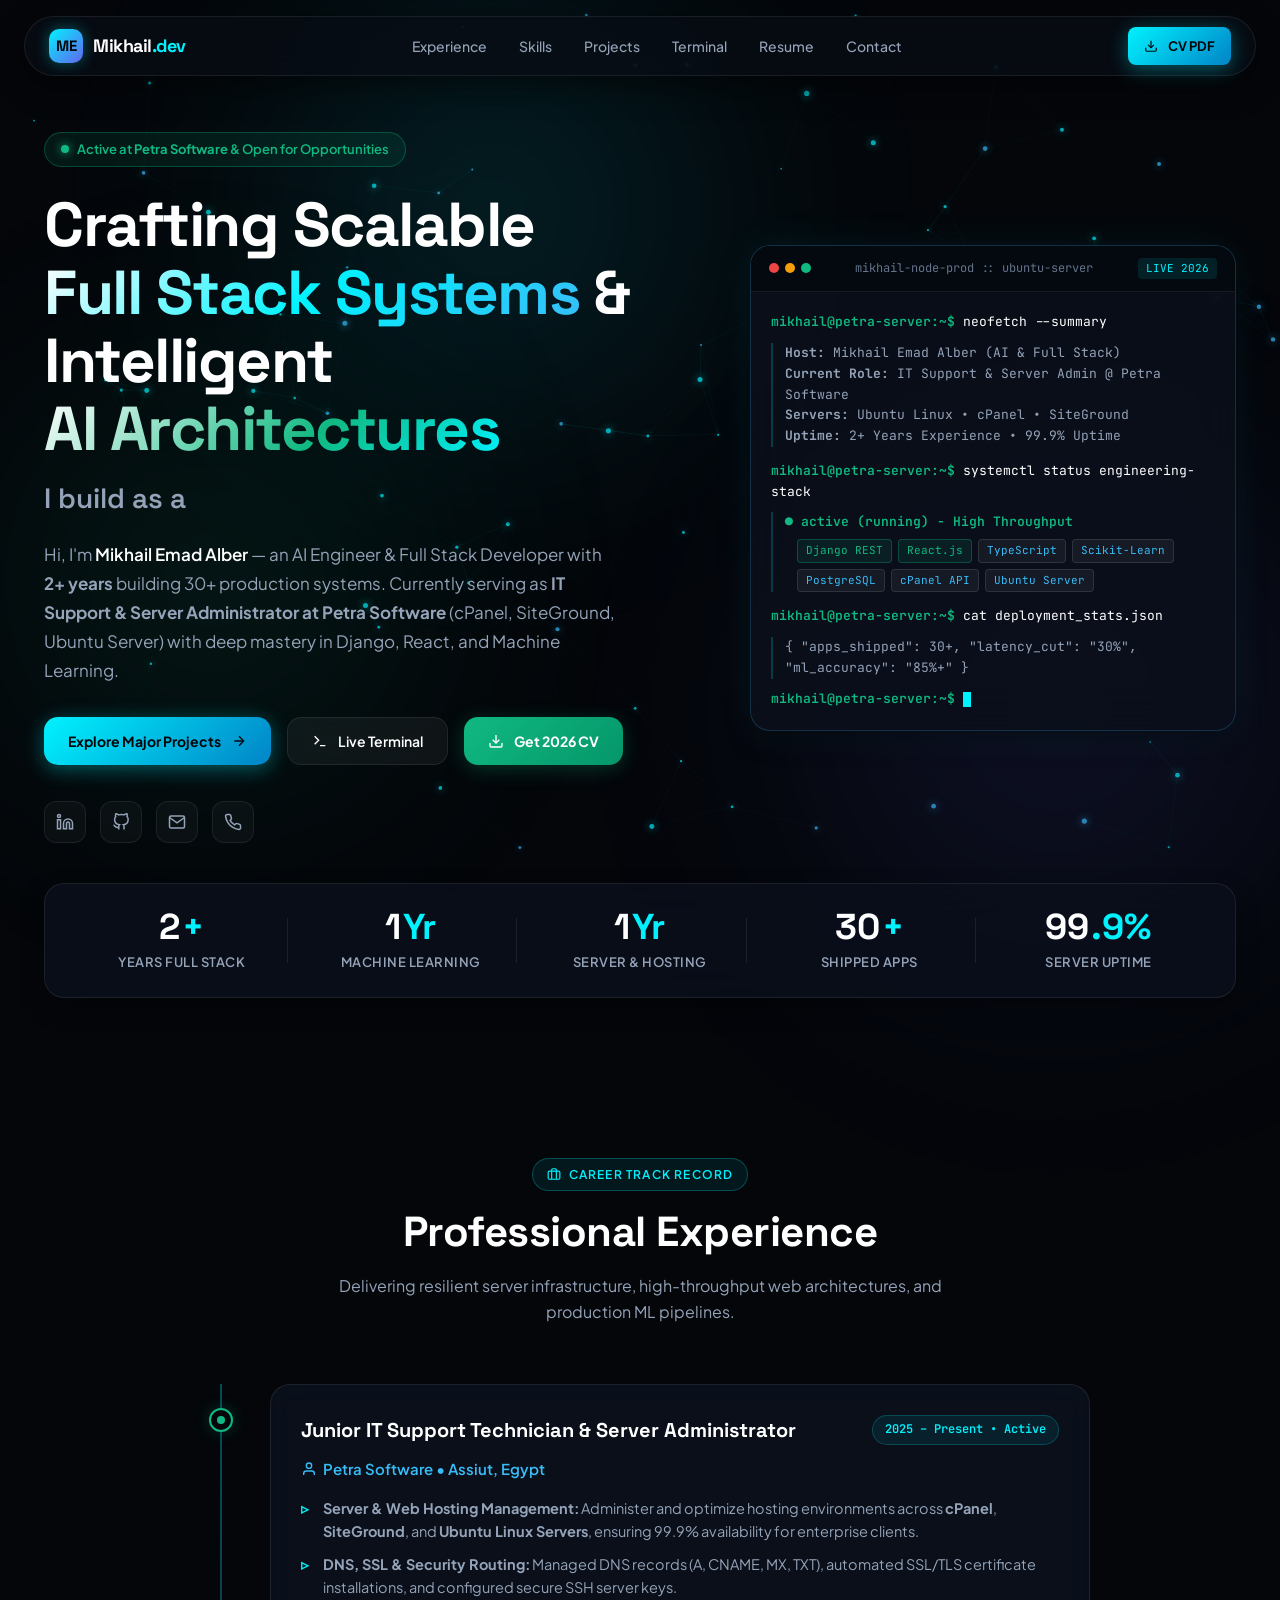
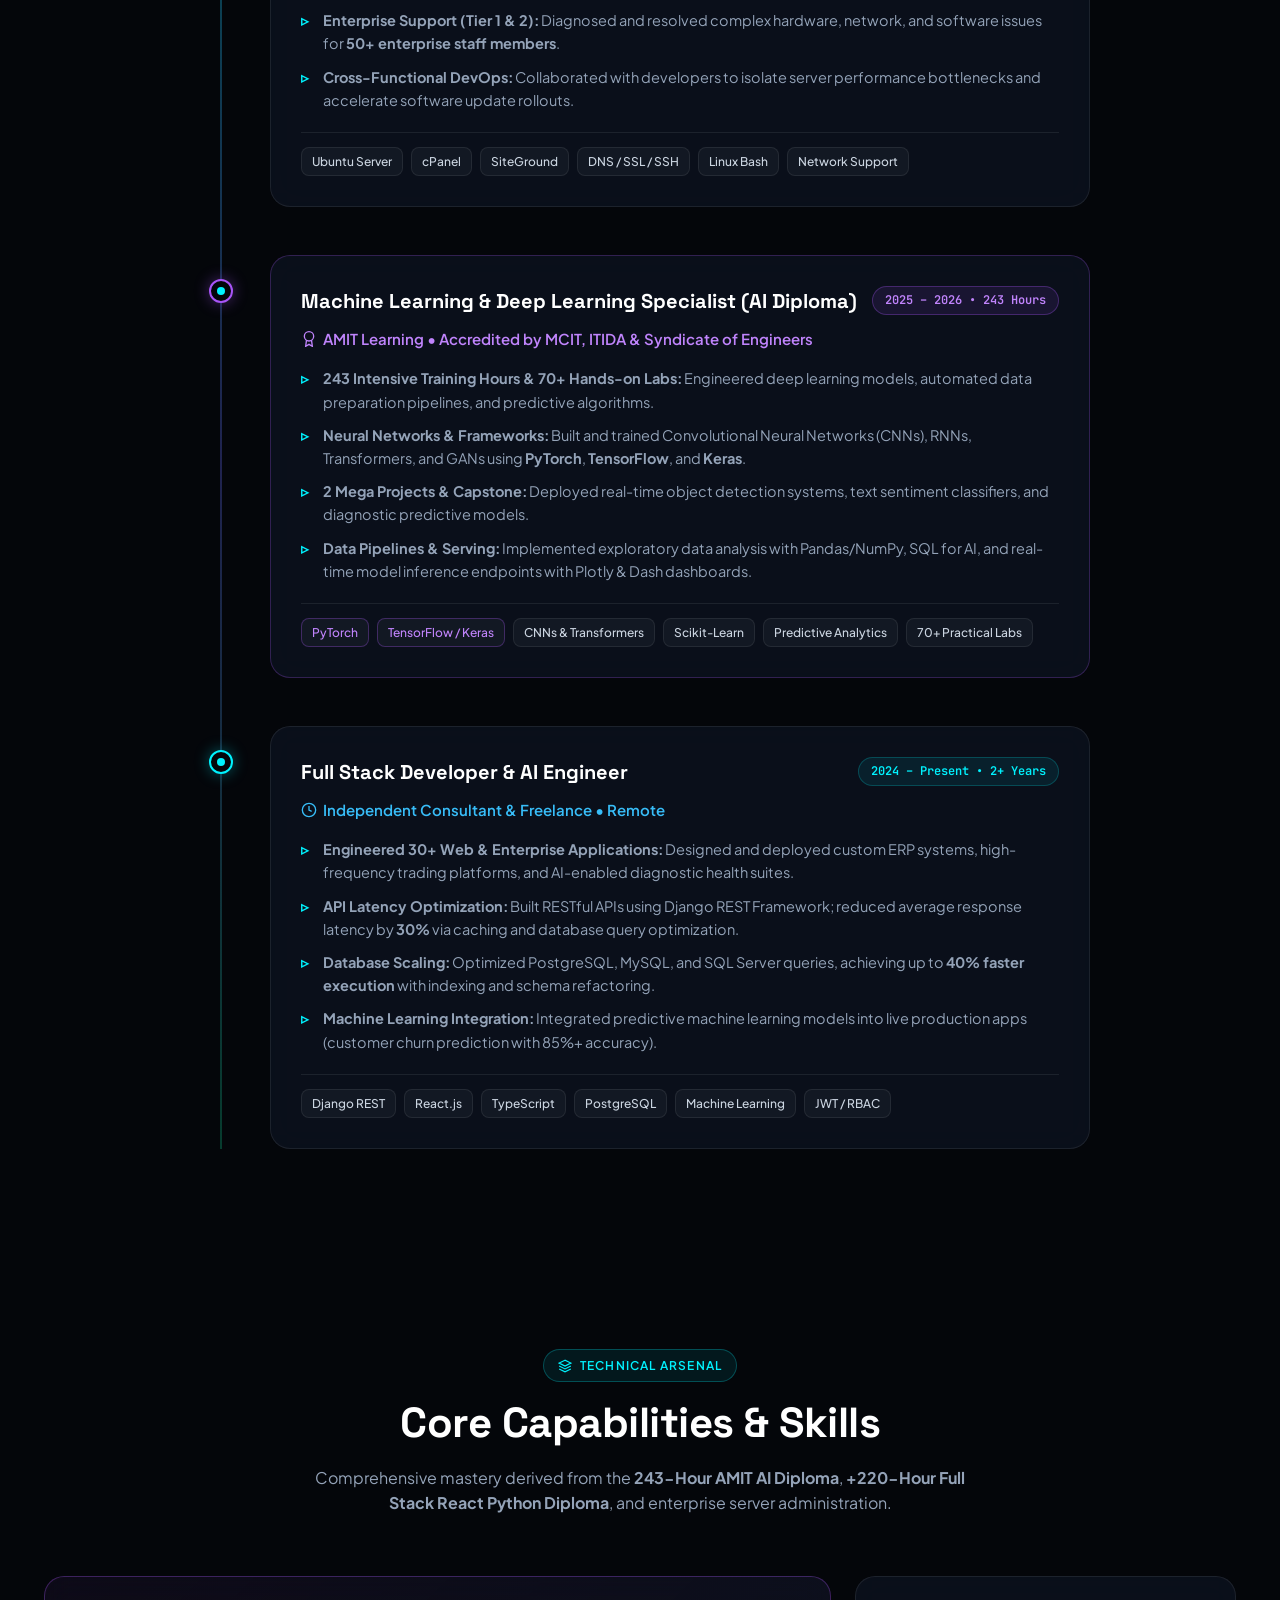
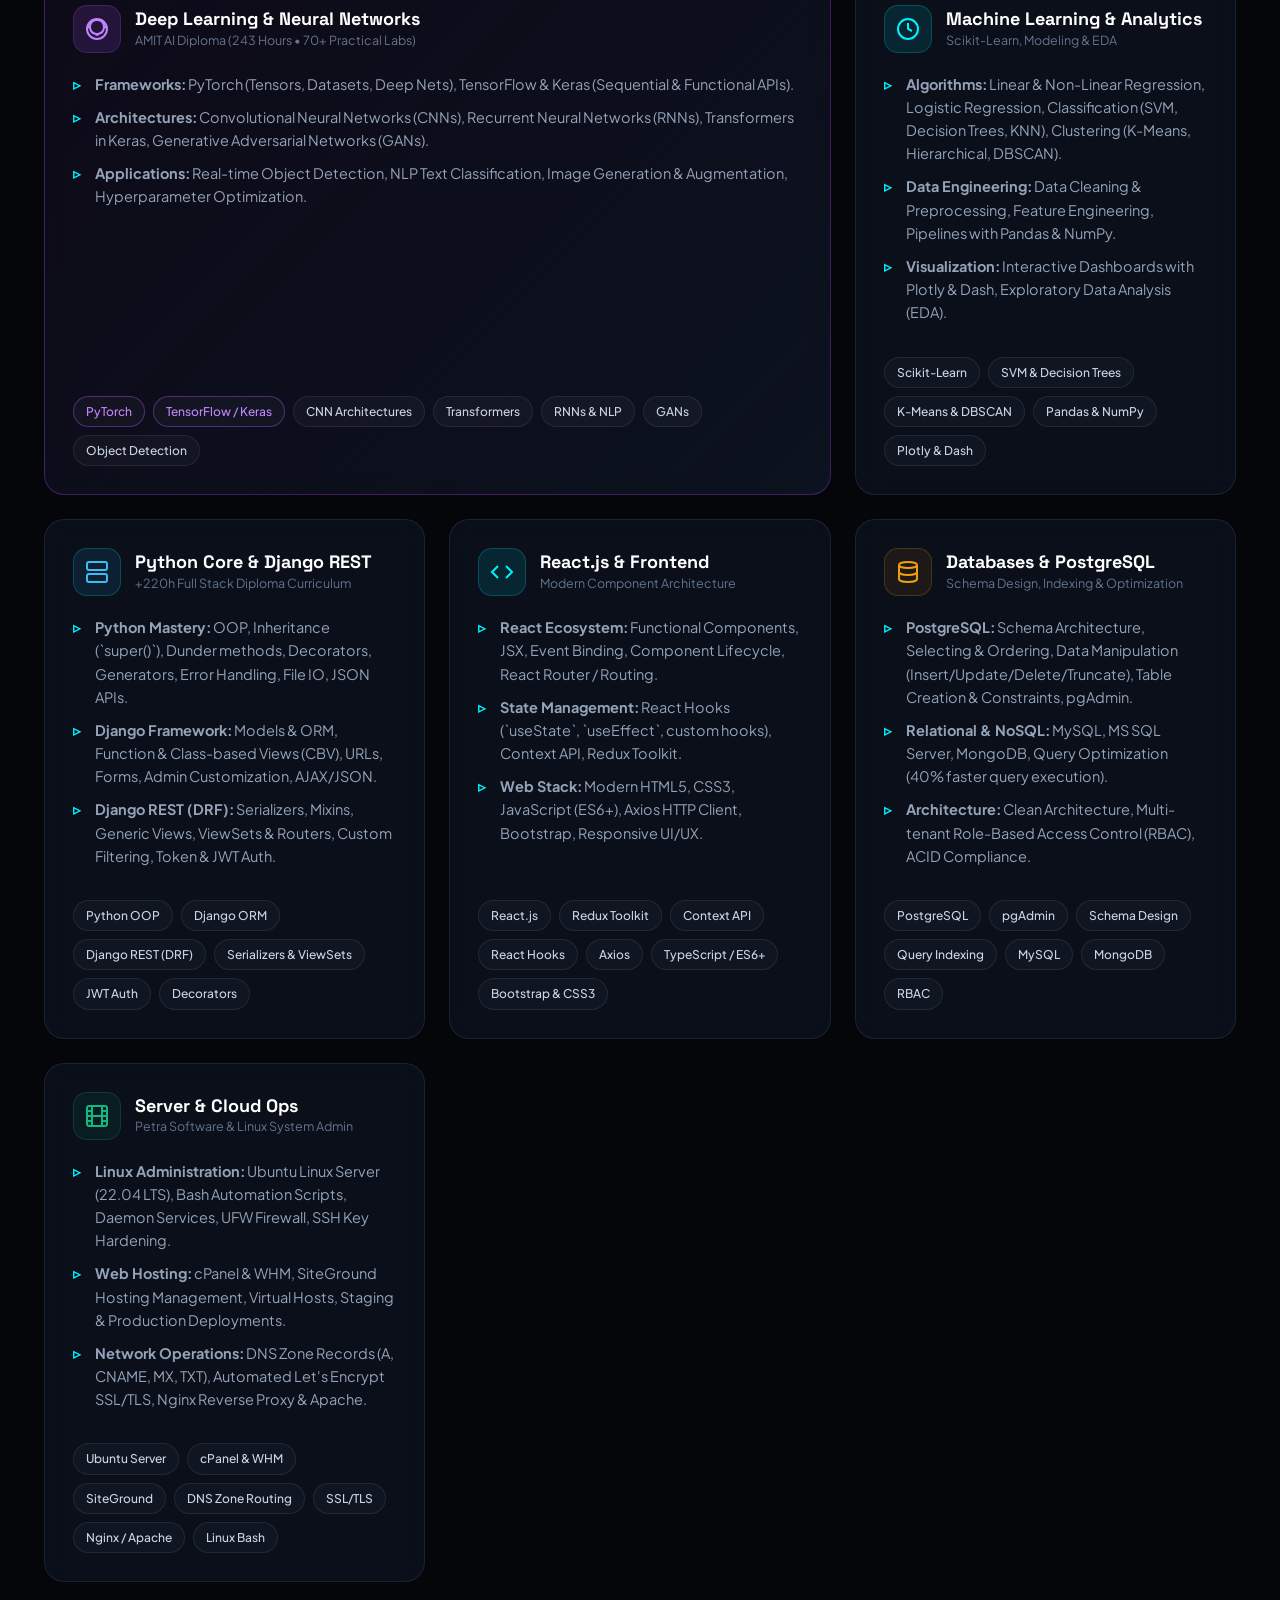
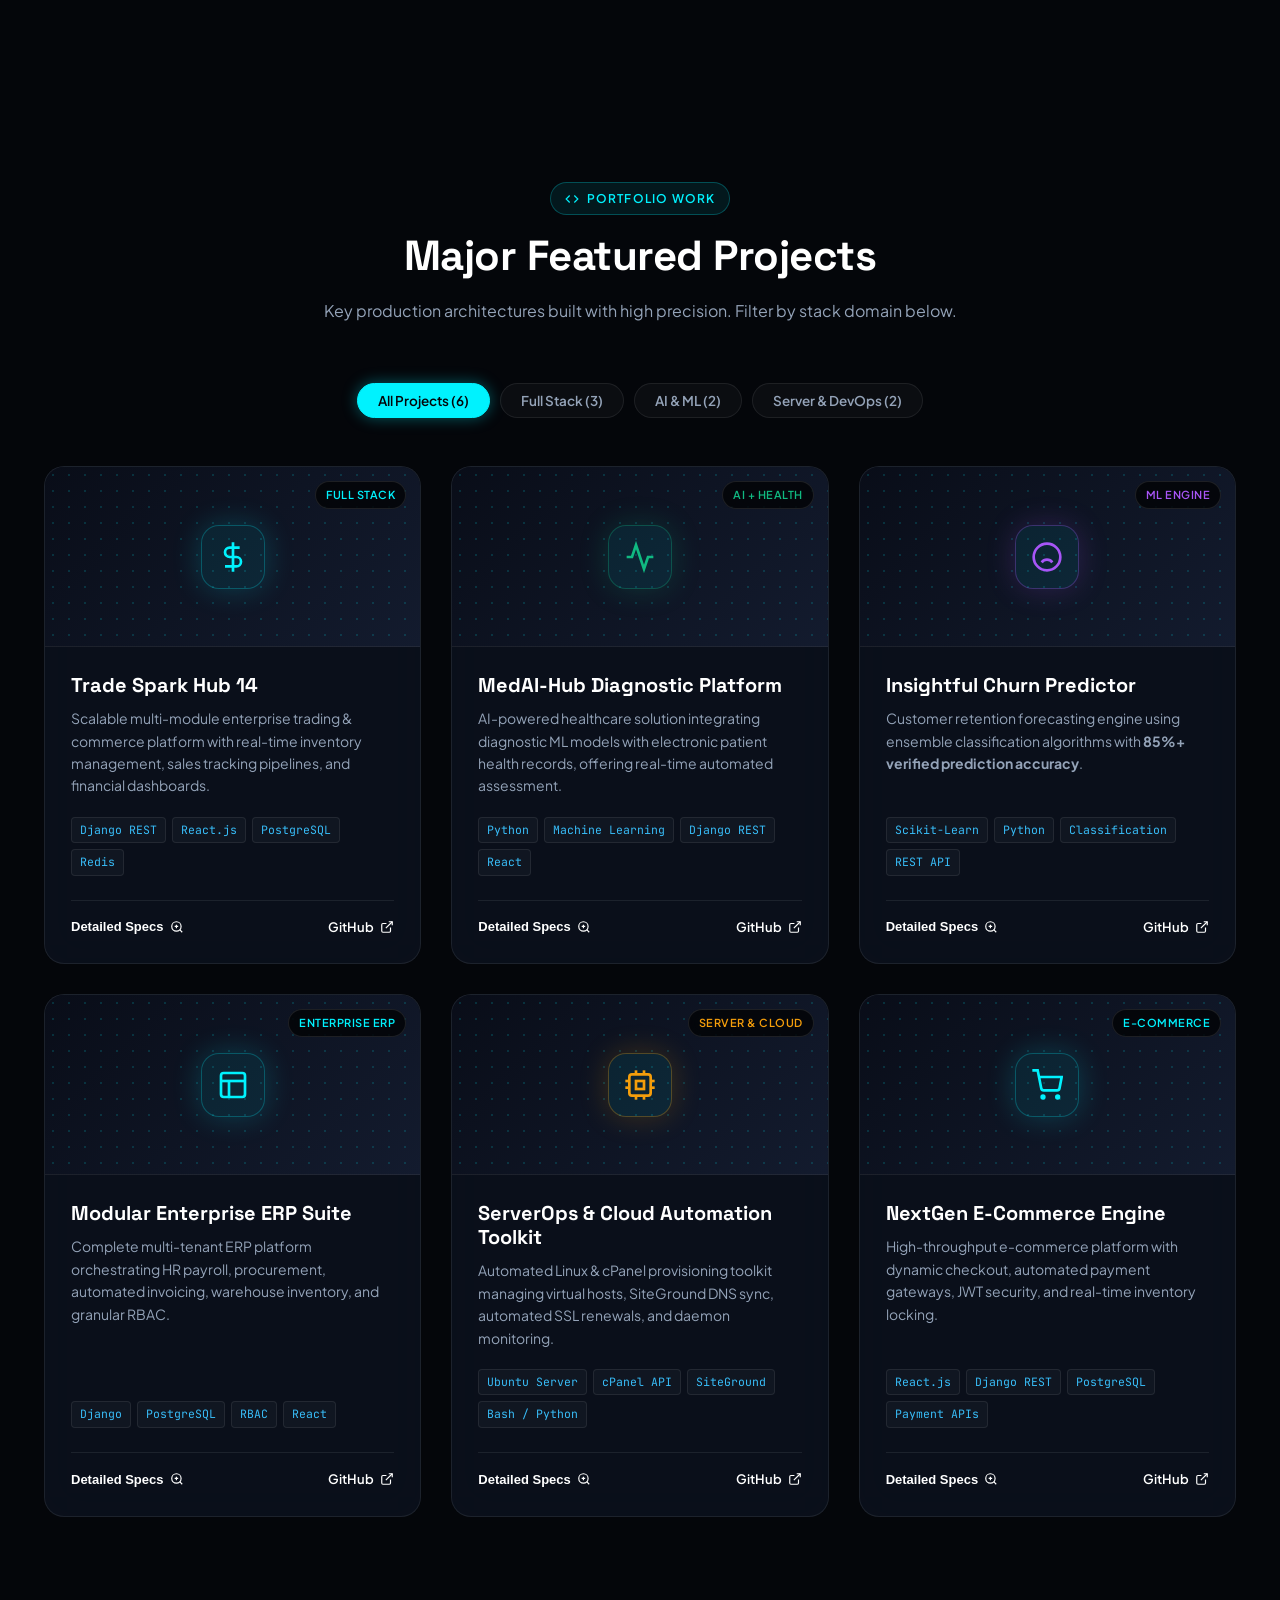
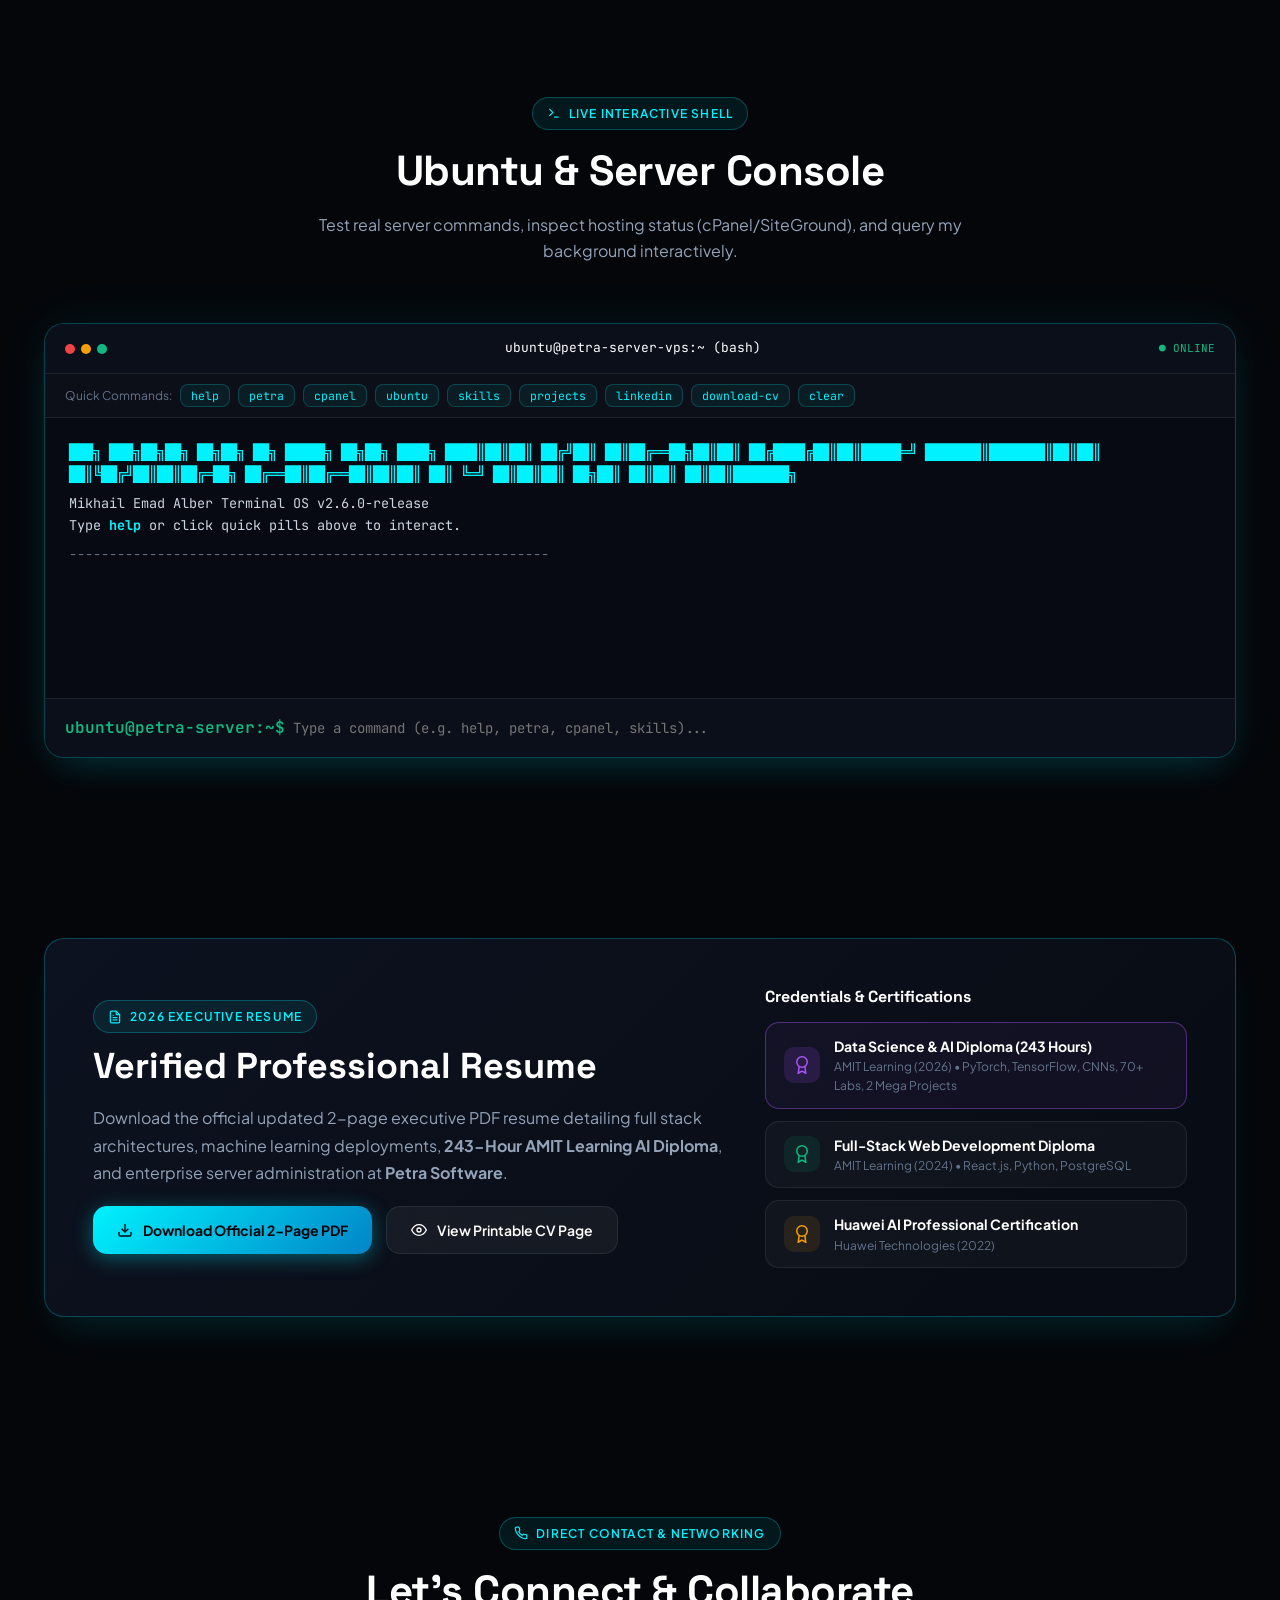
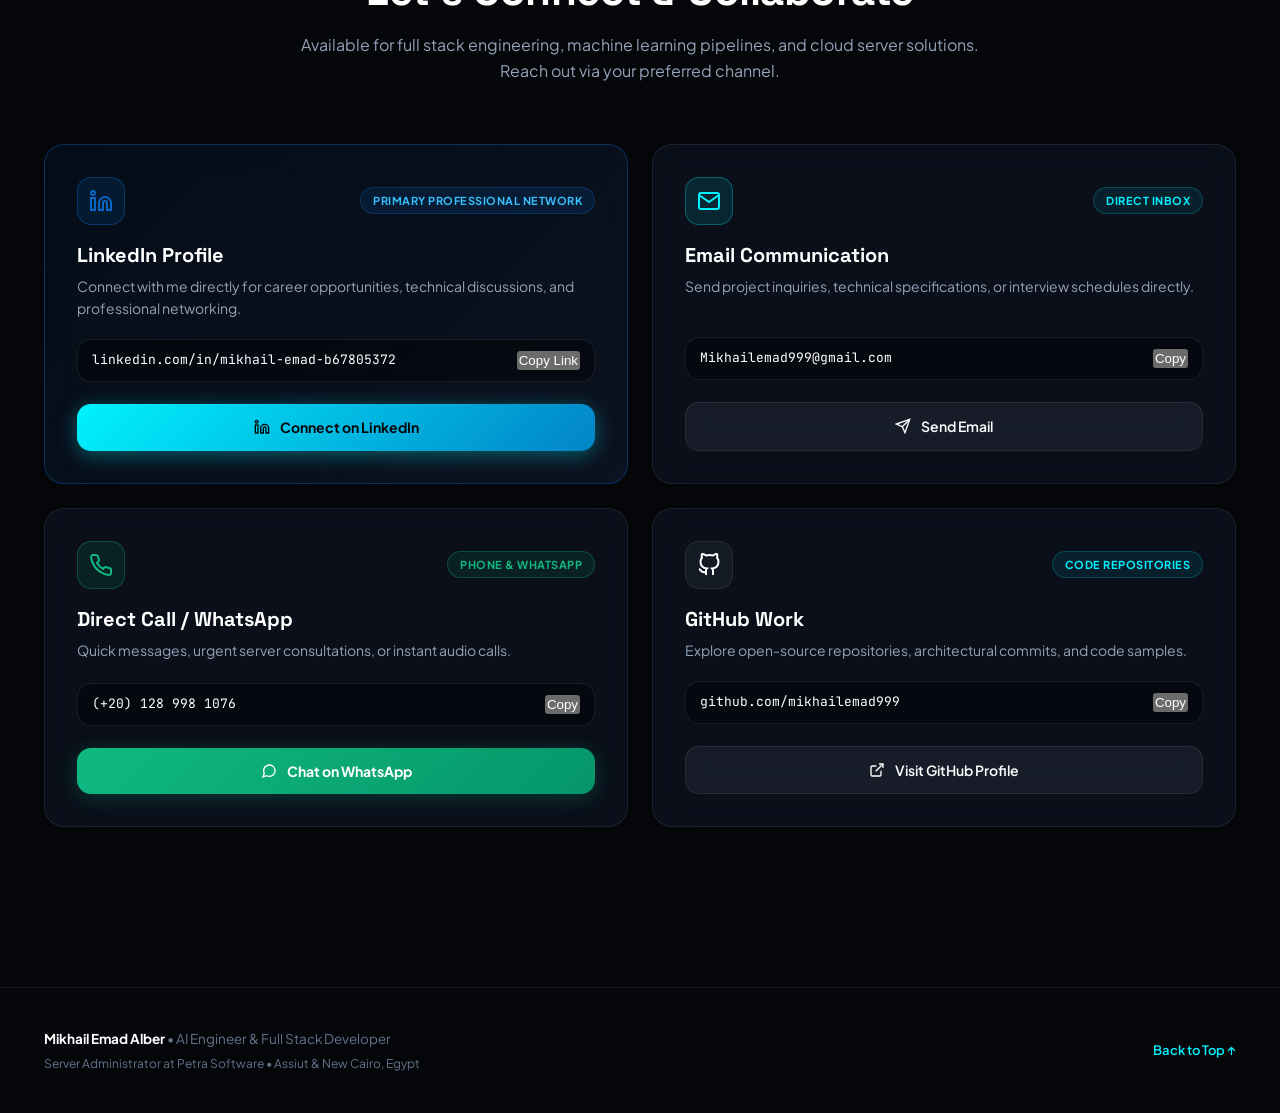
==== commit 405d3ee7: "fix: update LinkedIn URL to real profile https://www.linkedin.com/in/mikhail-emad-b67805372 and rebu" ====
--- a/index.html
+++ b/index.html
@@ -98,7 +98,7 @@
           </div>
 
           <div class="hero-socials">
-            <a href="https://www.linkedin.com/in/mikhailemad" target="_blank" rel="noreferrer" class="social-link" title="LinkedIn Profile">
+            <a href="https://www.linkedin.com/in/mikhail-emad-b67805372" target="_blank" rel="noreferrer" class="social-link" title="LinkedIn Profile">
               <svg width="18" height="18" viewBox="0 0 24 24" fill="none" stroke="currentColor" stroke-width="2"><path d="M16 8a6 6 0 0 1 6 6v7h-4v-7a2 2 0 0 0-2-2 2 2 0 0 0-2 2v7h-4v-7a6 6 0 0 1 6-6z"></path><rect x="2" y="9" width="4" height="12"></rect><circle cx="4" cy="4" r="2"></circle></svg>
             </a>
             <a href="https://github.com/mikhailemad999" target="_blank" rel="noreferrer" class="social-link" title="GitHub Profile">
@@ -886,10 +886,10 @@
           <h3 class="channel-title">LinkedIn Profile</h3>
           <p class="channel-desc">Connect with me directly for career opportunities, technical discussions, and professional networking.</p>
           <div class="channel-val-box">
-            <span class="channel-val">linkedin.com/in/mikhailemad</span>
-            <button class="copy-btn" data-copy="https://www.linkedin.com/in/mikhailemad">Copy Link</button>
-          </div>
-          <a href="https://www.linkedin.com/in/mikhailemad" target="_blank" rel="noreferrer" class="btn btn-primary" style="width: 100%; margin-top: 14px;">
+            <span class="channel-val">linkedin.com/in/mikhail-emad-b67805372</span>
+            <button class="copy-btn" data-copy="https://www.linkedin.com/in/mikhail-emad-b67805372">Copy Link</button>
+          </div>
+          <a href="https://www.linkedin.com/in/mikhail-emad-b67805372" target="_blank" rel="noreferrer" class="btn btn-primary" style="width: 100%; margin-top: 14px;">
             <svg width="16" height="16" viewBox="0 0 24 24" fill="none" stroke="currentColor" stroke-width="2"><path d="M16 8a6 6 0 0 1 6 6v7h-4v-7a2 2 0 0 0-2-2 2 2 0 0 0-2 2v7h-4v-7a6 6 0 0 1 6-6z"></path><rect x="2" y="9" width="4" height="12"></rect><circle cx="4" cy="4" r="2"></circle></svg>
             Connect on LinkedIn
           </a>
